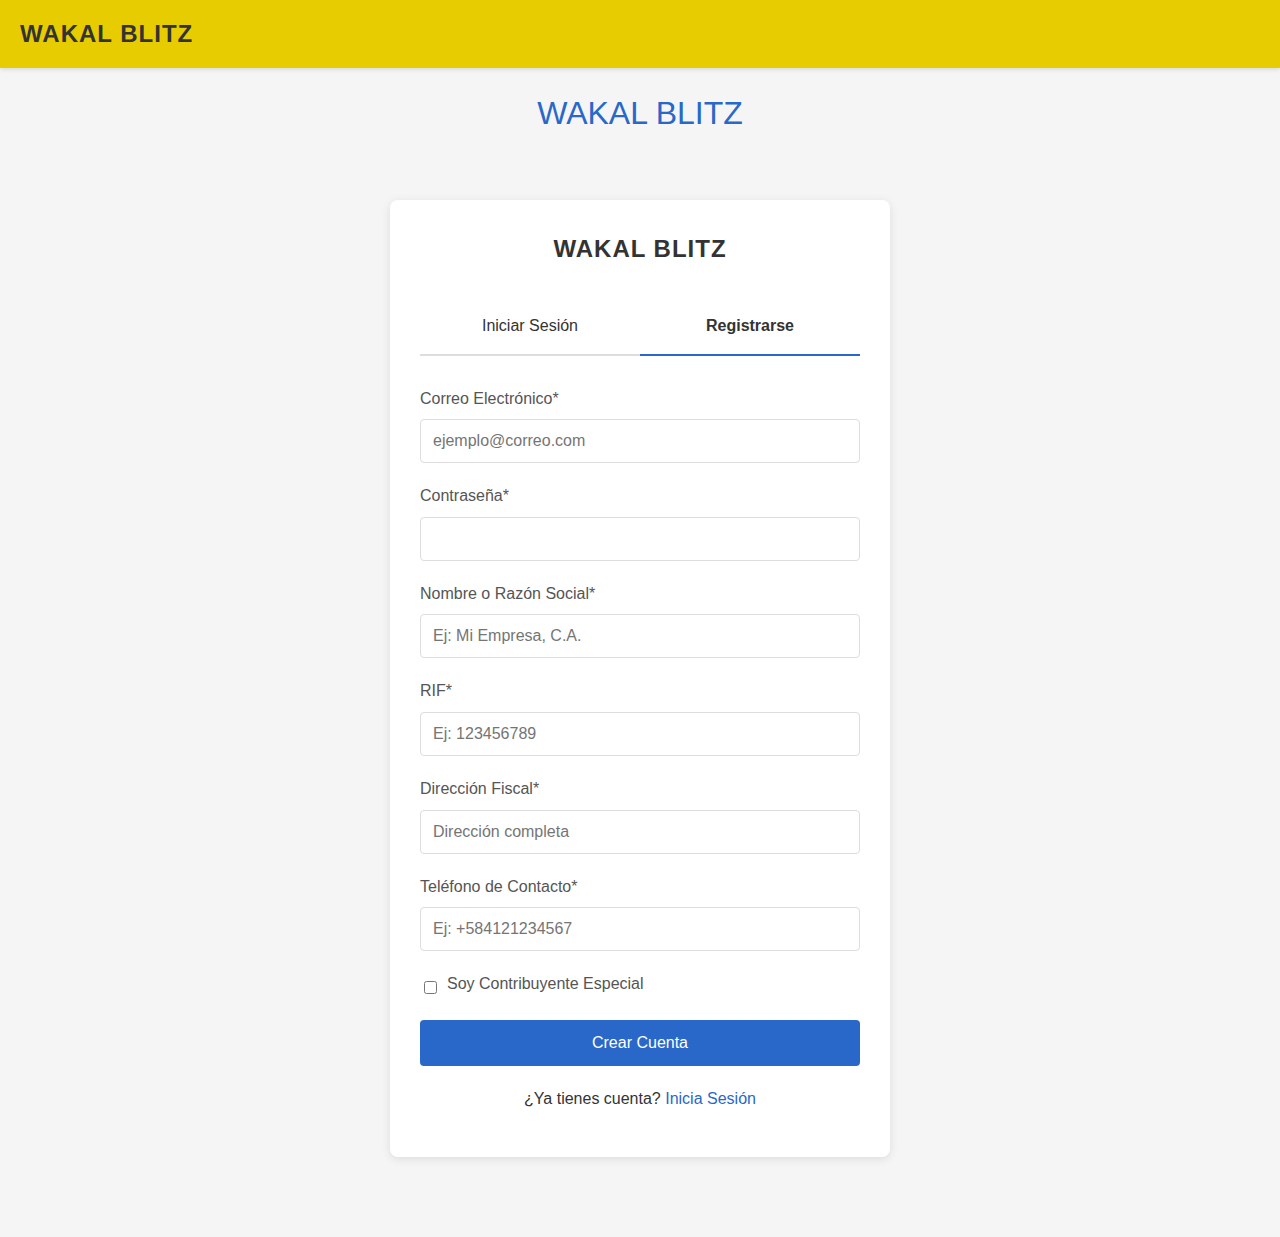
==== dashboard.html @ 764c73f5 "Update dashboard.html" ====
<!DOCTYPE html>
<html lang="es">
<head>
    <meta charset="UTF-8">
    <meta name="viewport" content="width=device-width, initial-scale=1.0">
    <title>Wakal Blitz - Dashboard</title>
    <style>
        * {
            margin: 0;
            padding: 0;
            box-sizing: border-box;
        }
        body {
            font-family: 'Segoe UI', Tahoma, Geneva, Verdana, sans-serif;
            background-color: #f5f5f5;
            color: #333;
            line-height: 1.6;
            overflow-x: hidden;
            transition: background-color 0.3s, color 0.3s;
        }
        body.dark-theme {
            background-color: #333;
            color: #f5f5f5;
        }
        .navbar {
            background-color: #2968c8;
            padding: 15px 20px;
            display: flex;
            justify-content: space-between;
            align-items: center;
            box-shadow: 0 2px 4px rgba(0, 0, 0, 0.1);
        }
        .dark-theme .navbar {
            background-color: #1d4f9e;
        }
        .navbar:hover {
            background-color: #1d4f9e;
        }
        .dark-theme .navbar:hover {
            background-color: #153e7e;
        }
        .logo-section {
            display: flex;
            align-items: center;
            gap: 10px;
        }
        .back-btn {
            background: #6c757d;
            color: white;
            border: none;
            padding: 8px 12px;
            border-radius: 4px;
            cursor: pointer;
            transition: all 0.3s ease;
            font-size: 16px;
        }
        .back-btn:hover {
            background: #5a6268;
        }
        .logo {
            font-weight: bold;
            font-size: 24px;
            color: #fff;
            text-transform: uppercase;
            letter-spacing: 1px;
        }
        .logo span {
            font-size: 14px;
            font-weight: normal;
            display: block;
            color: #ddd;
        }
        .nav-user {
            display: flex;
            align-items: center;
            gap: 10px;
        }
        .user-info {
            margin-right: 15px;
            font-size: 16px;
            color: #fff;
            font-style: italic;
            display: flex;
            align-items: center;
            gap: 10px;
        }
        .dark-theme .user-info {
            color: #ddd;
        }
        .user-pic {
            width: 30px;
            height: 30px;
            border-radius: 50%;
            object-fit: cover;
            border: 1px solid #ddd;
        }
        .dark-theme .user-pic {
            border-color: #666;
        }
        .logout-btn, .user-btn, .digital-btn {
            background: #fff;
            color: #2968c8;
            border: none;
            padding: 8px 12px;
            border-radius: 4px;
            cursor: pointer;
            transition: all 0.3s ease;
        }
        .dark-theme .logout-btn, .dark-theme .user-btn, .dark-theme .digital-btn {
            background: #ddd;
            color: #1d4f9e;
        }
        .logout-btn:hover, .user-btn:hover, .digital-btn:hover {
            background: #e6e6e6;
            transform: scale(1.05);
            box-shadow: 0 2px 5px rgba(0, 0, 0, 0.2);
        }
        .dark-theme .logout-btn:hover, .dark-theme .user-btn:hover, .dark-theme .digital-btn:hover {
            background: #ccc;
        }
        .container {
            max-width: 1200px;
            margin: 20px auto;
            padding: 20px;
            background: #fff;
            border-radius: 8px;
            box-shadow: 0 2px 10px rgba(0, 0, 0, 0.05);
            border: 1px solid #ddd;
        }
        .dark-theme .container {
            background: #444;
            border-color: #555;
        }
        .section-title {
            font-size: 18px;
            margin-bottom: 15px;
            border-bottom: 1px solid #eee;
            padding-bottom: 8px;
            color: #333;
        }
        .dark-theme .section-title {
            color: #f5f5f5;
            border-bottom-color: #555;
        }
        .stats-bar {
            display: flex;
            gap: 20px;
            margin-bottom: 20px;
            flex-wrap: wrap;
        }
        .stat-card {
            background: #f8f9fa;
            padding: 15px;
            border-radius: 8px;
            flex: 1;
            min-width: 200px;
            text-align: center;
        }
        .dark-theme .stat-card {
            background: #555;
        }
        .stat-card h4 {
            font-size: 16px;
            color: #555;
            margin-bottom: 10px;
        }
        .dark-theme .stat-card h4 {
            color: #ddd;
        }
        .stat-card p {
            font-size: 20px;
            font-weight: bold;
            color: #2968c8;
        }
        .dark-theme .stat-card p {
            color: #4a90e2;
        }
        .invoices-table {
            width: 100%;
            border-collapse: collapse;
            margin-bottom: 20px;
        }
        .invoices-table th, .invoices-table td {
            padding: 12px 15px;
            text-align: left;
            border-bottom: 1px solid #ddd;
        }
        .dark-theme .invoices-table th, .dark-theme .invoices-table td {
            border-bottom-color: #666;
        }
        .invoices-table th {
            background: #f8f9fa;
            font-weight: 600;
        }
        .dark-theme .invoices-table th {
            background: #555;
        }
        .invoices-table tr:hover {
            background-color: #f1f3f5;
            cursor: pointer;
        }
        .dark-theme .invoices-table tr:hover {
            background-color: #444;
        }
        .btn {
            background: #2968c8;
            color: white;
            border: none;
            padding: 8px 12px;
            border-radius: 4px;
            cursor: pointer;
            transition: all 0.3s ease;
            margin: 0 5px;
        }
        .btn:hover {
            background: #1d4f9e;
            box-shadow: 0 2px 5px rgba(0, 0, 0, 0.2);
        }
        .btn-secondary {
            background: #6c757d;
        }
        .btn-secondary:hover {
            background: #5a6268;
        }
        .btn-primary {
            background: #28a745;
        }
        .btn-primary:hover {
            background: #218838;
        }
        .btn-email {
            background: #ffc107;
            color: #333;
        }
        .btn-email:hover {
            background: #e0a800;
        }
        .action-bar {
            display: flex;
            justify-content: flex-end;
            margin-bottom: 20px;
            gap: 10px;
            flex-wrap: wrap;
        }
        .pagination {
            display: flex;
            justify-content: center;
            gap: 10px;
            margin-top: 20px;
        }
        .modal {
            display: none;
            position: fixed;
            top: 0;
            left: 0;
            width: 100%;
            height: 100%;
            background: rgba(0, 0, 0, 0.5);
            z-index: 1000;
            justify-content: center;
            align-items: center;
        }
        .modal-content {
            background: white;
            padding: 20px;
            border-radius: 8px;
            width: 80%;
            max-width: 800px;
            max-height: 80vh;
            overflow-y: auto;
            position: relative;
        }
        .dark-theme .modal-content {
            background: #444;
        }
        .modal-close {
            position: fixed;
            top: 10px;
            right: 10px;
            font-size: 30px;
            width: 40px;
            height: 40px;
            line-height: 40px;
            text-align: center;
            background: #dc3545;
            color: white;
            border-radius: 50%;
            cursor: pointer;
            z-index: 1001;
            transition: all 0.3s ease;
        }
        .modal-close:hover {
            background: #c82333;
        }
        .invoice-details {
            font-size: 12px;
        }
        .invoice-details h3 {
            margin-bottom: 10px;
            color: #333;
        }
        .dark-theme .invoice-details h3 {
            color: #f5f5f5;
        }
        .invoice-details table {
            width: 100%;
            border-collapse: collapse;
            margin-bottom: 10px;
            font-size: 12px;
        }
        .invoice-details th, .invoice-details td {
            padding: 5px;
            border: 1px solid #ddd;
            text-align: left;
        }
        .dark-theme .invoice-details th, .dark-theme .invoice-details td {
            border-color: #666;
        }
        .two-column-table {
            width: 50%;
            margin-left: auto;
            border-collapse: collapse;
            font-size: 12px;
        }
        .two-column-table th, .two-column-table td {
            padding: 5px;
            border: 1px solid #ddd;
            text-align: right;
        }
        .dark-theme .two-column-table th, .dark-theme .two-column-table td {
            border-color: #666;
        }
        .invoice-header {
            margin-bottom: 10px;
        }
        .template-1 .invoice-header {
            text-align: center;
        }
        .template-2 .invoice-header {
            display: flex;
            justify-content: space-between;
        }
        .template-3 .invoice-header {
            background: #f8f9fa;
            padding: 5px;
            border-radius: 4px;
            text-align: center;
        }
        .dark-theme .template-3 .invoice-header {
            background: #555;
        }
        .invoice-footer {
            margin-top: 10px;
            font-size: 10px;
            color: #666;
            text-align: center;
            border-top: 1px solid #ddd;
            padding-top: 5px;
        }
        .dark-theme .invoice-footer {
            color: #ddd;
            border-top-color: #666;
        }
        .alert {
            position: fixed;
            top: 20px;
            right: 20px;
            padding: 15px;
            border-radius: 4px;
            z-index: 1001;
            font-size: 16px;
            box-shadow: 0 2px 5px rgba(0, 0, 0, 0.2);
        }
        .alert-info {
            background: #cce5ff;
            color: #004085;
            border: 1px solid #b8daff;
        }
        .dark-theme .alert-info {
            background: #4a90e2;
            color: #fff;
            border-color: #357abd;
        }
        .alert-warning {
            background: #fff3cd;
            color: #856404;
            border: 1px solid #ffeeba;
        }
        .dark-theme .alert-warning {
            background: #e0a800;
            color: #fff;
            border-color: #c69500;
        }
        @media (max-width: 768px) {
            .stats-bar {
                flex-direction: column;
            }
            .invoices-table, .two-column-table {
                width: 100%;
            }
            .pagination {
                flex-direction: column;
            }
            .action-bar {
                justify-content: center;
            }
            .nav-user {
                flex-direction: column;
                gap: 5px;
            }
        }
    </style>
</head>
<body>
    <div class="navbar">
        <div class="logo-section">
            <button class="back-btn" id="backButton">←</button>
            <div class="logo">Wakal Blitz<span>by: Soluciones Láser</span></div>
        </div>
        <div class="nav-user">
            <div class="user-info">
                <img src="https://via.placeholder.com/30" alt="Foto de perfil" class="user-pic" id="userPic">
                <span id="userDisplayName">Cargando...</span>
            </div>
            <button class="digital-btn" id="digitalButton">Mi Factura Digital</button>
            <button class="user-btn" id="userButton">Usuario</button>
            <button class="logout-btn" id="logoutButton">Cerrar sesión</button>
        </div>
    </div>
    <div class="container">
        <h2 class="section-title">Panel de control - Mis facturas</h2>
        <div class="stats-bar">
            <div class="stat-card">
                <h4>Facturas usadas</h4>
                <p id="usedInvoices">0</p>
            </div>
            <div class="stat-card">
                <h4>Facturas disponibles</h4>
                <p id="availableInvoices">100</p>
            </div>
            <div class="stat-card">
                <h4>Último número de control</h4>
                <p id="lastControlNumber">CTRL-00000000</p>
            </div>
        </div>
        <div class="action-bar">
            <button class="btn btn-primary" id="generateInvoiceButton">Generar Factura</button>
        </div>
        <table class="invoices-table">
            <thead>
                <tr>
                    <th>Tipo de Documento</th>
                    <th>Nº Documento</th>
                    <th>Nº Control</th>
                    <th>Cliente</th>
                    <th>Fecha</th>
                    <th>Total (Bs)</th>
                    <th>Total (USD)</th>
                    <th>Acciones</th>
                </tr>
            </thead>
            <tbody id="invoicesTableBody"></tbody>
        </table>
        <div class="pagination">
            <button class="btn btn-secondary" id="prevPage" disabled>Anterior</button>
            <span id="pageInfo">Página 1</span>
            <button class="btn btn-secondary" id="nextPage">Siguiente</button>
        </div>
    </div>
    <div class="modal" id="detailsModal">
        <div class="modal-content">
            <span class="modal-close" id="modalClose">×</span>
            <div class="invoice-details" id="invoiceDetails"></div>
            <div style="text-align: right; margin-top: 10px;">
                <button class="btn btn-secondary" id="downloadPdfBtn">Descargar (PDF)</button>
                <button class="btn btn-email" id="emailBtn">Enviar</button>
            </div>
        </div>
    </div>

    <!-- Incluir jsPDF para generación de PDFs desde el repositorio local -->
    <script src="./jspdf.umd.min.js"></script>
    <script src="./jspdf.plugin.autotable.min.js"></script>

    <script>
        // Variables globales
        const FACTURAS_PER_PAGE = 3;
        const MAX_FACTURAS = 100;
        let currentPage = 1;

        // Funciones de utilidad
        function formatCurrency(amount) {
            return amount.toFixed(2).replace(/\d(?=(\d{3})+\.)/g, '$&,');
        }

        function showAlert(message, type) {
            const alertDiv = document.createElement('div');
            alertDiv.className = `alert alert-${type}`;
            alertDiv.textContent = message;
            document.body.appendChild(alertDiv);
            setTimeout(() => alertDiv.remove(), 5000);
        }

        function loadUserData() {
            const currentUser = JSON.parse(localStorage.getItem('currentUser'));
            if (!currentUser) {
                window.location.href = 'index.html';
                return null;
            }
            document.getElementById('userDisplayName').textContent = currentUser.companyName;
            document.getElementById('userPic').src = currentUser.profilePic || 'https://via.placeholder.com/30';
            return currentUser;
        }

        function getUserOrders(currentUser) {
            const orders = JSON.parse(localStorage.getItem('orders')) || [];
            return orders.filter(order => order.userRif === currentUser.rif);
        }

        function loadStats(userOrders, currentUser) {
            const usedInvoices = userOrders.length;
            const availableInvoices = MAX_FACTURAS - usedInvoices;
            const lastControlNumber = usedInvoices > 0 ? userOrders[userOrders.length - 1].controlNumber : `00-${String(0).padStart(8, '0')}`;
            document.getElementById('usedInvoices').textContent = usedInvoices;
            document.getElementById('availableInvoices').textContent = availableInvoices > 0 ? availableInvoices : '0 (Límite alcanzado)';
            document.getElementById('lastControlNumber').textContent = lastControlNumber;
            if (availableInvoices <= 0) {
                showAlert('Has alcanzado el límite de 100 facturas. Contacta soporte para adquirir más.', 'warning');
            }
            return availableInvoices;
        }

        function getDocTypeText(docType) {
            switch (docType) {
                case 'factura': return 'Factura';
                case 'nota-entrega': return 'Nota de Entrega';
                default: return docType;
            }
        }

        function loadOrdersTable(userOrders) {
            const tbody = document.getElementById('invoicesTableBody');
            tbody.innerHTML = '';
            const start = (currentPage - 1) * FACTURAS_PER_PAGE;
            const end = start + FACTURAS_PER_PAGE;
            const paginatedOrders = userOrders.slice(start, end);

            paginatedOrders.forEach((order, index) => {
                const globalIndex = start + index;
                const row = document.createElement('tr');
                row.innerHTML = `
                    <td>${getDocTypeText(order.docType)}</td>
                    <td>${order.docNumber}</td>
                    <td>${order.controlNumber}</td>
                    <td>${order.clientName}</td>
                    <td>${order.date}</td>
                    <td>${formatCurrency(order.totalBs)}</td>
                    <td>${formatCurrency(order.totalUsd)}</td>
                    <td>
                        <button class="btn" onclick="showOrderDetails(${globalIndex})">Ver</button>
                        <button class="btn btn-secondary" onclick="downloadOrderAsPdf(${globalIndex})">Descargar (PDF)</button>
                        <button class="btn btn-email" onclick="sendOrderByEmail(${globalIndex})">Enviar</button>
                    </td>
                `;
                tbody.appendChild(row);
            });

            updatePagination(userOrders.length);
        }

        function updatePagination(totalOrders) {
            const totalPages = Math.ceil(totalOrders / FACTURAS_PER_PAGE);
            document.getElementById('pageInfo').textContent = `Página ${currentPage} de ${totalPages || 1}`;
            document.getElementById('prevPage').disabled = currentPage === 1;
            document.getElementById('nextPage').disabled = currentPage === totalPages || totalPages === 0;
        }

        function showOrderDetails(index) {
            const userOrders = getUserOrders(JSON.parse(localStorage.getItem('currentUser')));
            const order = userOrders[index];
            const currentUser = JSON.parse(localStorage.getItem('currentUser'));
            const details = document.getElementById('invoiceDetails');
            const selectedTemplate = localStorage.getItem('selectedTemplate') || '1';
            const logo = currentUser.profilePic || 'https://via.placeholder.com/100';
            let templateHtml = '';

            if (selectedTemplate === '1') {
                templateHtml = `
                    <div class="template-1">
                        <div class="invoice-header">
                            <img src="${logo}" alt="Logo" style="width: 50px; height: 50px; border-radius: 50%;">
                            <h2>${currentUser.companyName}</h2>
                            <p>RIF: ${currentUser.rif}</p>
                            <p>Direc: ${currentUser.address || '-'}</p>
                            <p>Tel: ${currentUser.phone || '-'}</p>
                        </div>
                        <h3>${getDocTypeText(order.docType)}</h3>
                        <p>Tipo: ${getDocTypeText(order.docType)}</p>
                        <p>Nº Doc: ${order.docNumber}</p>
                        <p>Nº Ctrl: ${order.controlNumber}</p>
                        <p>Fecha: ${order.date}</p>
                        <div class="invoice-details">
                            <h3>Cliente</h3>
                            <p>Nombre: ${order.clientName}</p>
                            <p>RIF/Céd: ${order.clientId}</p>
                            <p>Direc: ${order.clientAddress || '-'}</p>
                            <p>Tel: ${order.clientPhone || '-'}</p>
                            <p>Correos: ${order.clientEmails.length > 0 ? order.clientEmails.join(', ') : '-'}</p>
                        </div>
                `;
            } else if (selectedTemplate === '2') {
                templateHtml = `
                    <div class="template-2">
                        <div class="invoice-header">
                            <div>
                                <img src="${logo}" alt="Logo" style="width: 40px; height: 40px; float: left; margin-right: 5px;">
                                <h2>${currentUser.companyName}</h2>
                                <p>RIF: ${currentUser.rif}</p>
                            </div>
                            <div>
                                <h3>${getDocTypeText(order.docType)}</h3>
                                <p>Tipo: ${getDocTypeText(order.docType)}</p>
                                <p>Nº Doc: ${order.docNumber}</p>
                                <p>Nº Ctrl: ${order.controlNumber}</p>
                                <p>Fecha: ${order.date}</p>
                            </div>
                        </div>
                        <div class="invoice-details">
                            <h3>Cliente</h3>
                            <p>Nombre: ${order.clientName}</p>
                            <p>RIF/Céd: ${order.clientId}</p>
                            <p>Direc: ${order.clientAddress || '-'}</p>
                            <p>Tel: ${order.clientPhone || '-'}</p>
                            <p>Correos: ${order.clientEmails.length > 0 ? order.clientEmails.join(', ') : '-'}</p>
                        </div>
                `;
            } else if (selectedTemplate === '3') {
                templateHtml = `
                    <div class="template-3">
                        <div class="invoice-header">
                            <img src="${logo}" alt="Logo" style="width: 50px; height: 50px; border-radius: 50%;">
                            <h2>${currentUser.companyName}</h2>
                            <p>RIF: ${currentUser.rif}</p>
                            <p>Direc: ${currentUser.address || '-'}</p>
                            <p>Tel: ${currentUser.phone || '-'}</p>
                        </div>
                        <h3>${getDocTypeText(order.docType)}</h3>
                        <p>Tipo: ${getDocTypeText(order.docType)}</p>
                        <p>Nº Doc: ${order.docNumber}</p>
                        <p>Nº Ctrl: ${order.controlNumber}</p>
                        <p>Fecha: ${order.date}</p>
                        <div class="invoice-details">
                            <h3>Cliente</h3>
                            <p>Nombre: ${order.clientName}</p>
                            <p>RIF/Céd: ${order.clientId}</p>
                            <p>Direc: ${order.clientAddress || '-'}</p>
                            <p>Tel: ${order.clientPhone || '-'}</p>
                            <p>Correos: ${order.clientEmails.length > 0 ? order.clientEmails.join(', ') : '-'}</p>
                        </div>
                `;
            }

            templateHtml += `
                <table class="invoice-details">
                    <thead>
                        <tr>
                            <th>Cód.</th>
                            <th>Desc.</th>
                            <th>Cant.</th>
                            <th>Prec. Unit. (Bs)</th>
                            <th>Subtotal (Bs)</th>
                        </tr>
                    </thead>
                    <tbody>
                        ${order.items.map(item => `
                            <tr>
                                <td>${item.code || '-'}</td>
                                <td>${item.description}</td>
                                <td>${item.quantity}</td>
                                <td>${formatCurrency(item.price)}</td>
                                <td>${formatCurrency(item.subtotal)}</td>
                            </tr>
                        `).join('')}
                    </tbody>
                </table>
                <table class="two-column-table">
                    <thead>
                        <tr>
                            <th></th>
                            <th>Bs</th>
                            <th>USD</th>
                        </tr>
                    </thead>
                    <tbody>
                        <tr><th>Subtotal</th><td>${formatCurrency(order.subtotalBs)}</td><td>${formatCurrency(order.subtotalUsd)}</td></tr>
                        <tr><th>Mto. Exento</th><td>${formatCurrency(order.exemptAmountBs)}</td><td>${formatCurrency(order.exemptAmountUsd)}</td></tr>
                        <tr><th>Base Imp.</th><td>${formatCurrency(order.taxableBaseBs)}</td><td>${formatCurrency(order.taxableBaseUsd)}</td></tr>
                        <tr><th>IVA (${order.alicuota}%)</th><td>${formatCurrency(order.taxBs)}</td><td>${formatCurrency(order.taxUsd)}</td></tr>
                        <tr><th>IGTF (3%)</th><td>${formatCurrency(order.igtfBs)}</td><td>${formatCurrency(order.igtfUsd)}</td></tr>
                        <tr><th>Total</th><td>${formatCurrency(order.totalBs)}</td><td>${formatCurrency(order.totalUsd)}</td></tr>
                    </tbody>
                </table>
                <p>Mét. Pago: ${order.paymentMethod}</p>
                <p>Tasa: ${order.exchangeRate} Bs/USD</p>
                <div class="invoice-footer">
                    <p>Providencia SNAT/2024/000102 (17/10/2024), SOLUCIONES LASER, CA (RIF: J-003629162), Control: ${order.controlNumber}, Fecha: ${order.date}</p>
                </div>
            </div>`;

            details.innerHTML = templateHtml;
            document.getElementById('detailsModal').style.display = 'flex';
        }

        async function resizeImage(url, maxWidth, maxHeight, quality = 0.7) {
            return new Promise((resolve, reject) => {
                const img = new Image();
                img.crossOrigin = 'Anonymous';
                img.src = url;

                img.onload = () => {
                    const canvas = document.createElement('canvas');
                    let width = img.width;
                    let height = img.height;

                    if (width > height) {
                        if (width > maxWidth) {
                            height = Math.round((height * maxWidth) / width);
                            width = maxWidth;
                        }
                    } else {
                        if (height > maxHeight) {
                            width = Math.round((width * maxHeight) / height);
                            height = maxHeight;
                        }
                    }

                    canvas.width = width;
                    canvas.height = height;

                    const ctx = canvas.getContext('2d');
                    ctx.drawImage(img, 0, 0, width, height);

                    const dataUrl = canvas.toDataURL('image/jpeg', quality);
                    const base64 = dataUrl.split(',')[1];
                    resolve(base64);
                };

                img.onerror = (error) => {
                    console.error('Error al cargar la imagen para redimensionar:', error);
                    reject(error);
                };
            });
        }

        async function loadImageAsBase64(url) {
            try {
                const base64 = await resizeImage(url, 20, 20, 0.7);
                return base64;
            } catch (error) {
                console.error('Error al cargar y redimensionar la imagen:', error);
                return null;
            }
        }

        async function downloadOrderAsPdf(index) {
            const userOrders = getUserOrders(JSON.parse(localStorage.getItem('currentUser')));
            const order = userOrders[index];
            const currentUser = JSON.parse(localStorage.getItem('currentUser'));
            const selectedTemplate = localStorage.getItem('selectedTemplate') || '1';
            const logoUrl = currentUser.profilePic || 'https://via.placeholder.com/100';

            const logoBase64 = await loadImageAsBase64(logoUrl);

            const { jsPDF } = window.jspdf;
            const doc = new jsPDF({
                orientation: 'portrait',
                unit: 'mm',
                format: 'a4',
                putOnlyUsedFonts: true,
                floatPrecision: 16,
                compress: true
            });

            const margin = 5;
            const pageWidth = doc.internal.pageSize.getWidth() - 2 * margin;
            let y = margin;

            function addText(text, x, align = 'left') {
                const lines = doc.splitTextToSize(text, pageWidth - 10);
                lines.forEach(line => {
                    if (y > doc.internal.pageSize.getHeight() - 10) {
                        doc.addPage();
                        y = margin;
                    }
                    doc.text(line, x, y, { align: align });
                    y += 3;
                });
                return y;
            }

            if (logoBase64) {
                const imgWidth = 20;
                const imgHeight = 20;
                let logoX = selectedTemplate === '1' || selectedTemplate === '3' ? (pageWidth / 2) + margin - (imgWidth / 2) : margin;
                doc.addImage(logoBase64, 'JPEG', logoX, y, imgWidth, imgHeight, undefined, 'FAST');
                y += imgHeight + 3;
            }

            doc.setFontSize(12);
            y = addText(currentUser.companyName, selectedTemplate === '1' || selectedTemplate === '3' ? (pageWidth / 2) + margin : margin, selectedTemplate === '1' || selectedTemplate === '3' ? 'center' : 'left');
            doc.setFontSize(8);
            y = addText(`RIF: ${currentUser.rif}`, selectedTemplate === '1' || selectedTemplate === '3' ? (pageWidth / 2) + margin : margin, selectedTemplate === '1' || selectedTemplate === '3' ? 'center' : 'left');
            y = addText(`Direc: ${currentUser.address || '-'}`, selectedTemplate === '1' || selectedTemplate === '3' ? (pageWidth / 2) + margin : margin, selectedTemplate === '1' || selectedTemplate === '3' ? 'center' : 'left');
            y = addText(`Tel: ${currentUser.phone || '-'}`, selectedTemplate === '1' || selectedTemplate === '3' ? (pageWidth / 2) + margin : margin, selectedTemplate === '1' || selectedTemplate === '3' ? 'center' : 'left');
            y += 3;

            doc.setFontSize(12);
            const docTitle = getDocTypeText(order.docType);
            if (selectedTemplate === '2') {
                y = addText(docTitle, pageWidth + margin, 'right');
                doc.setFontSize(8);
                y = addText(`Tipo: ${docTitle}`, pageWidth + margin, 'right');
                y = addText(`Nº Doc: ${order.docNumber}`, pageWidth + margin, 'right');
                y = addText(`Nº Ctrl: ${order.controlNumber}`, pageWidth + margin, 'right');
                y = addText(`Fecha: ${order.date}`, pageWidth + margin, 'right');
            } else {
                y = addText(docTitle, margin, 'left');
                doc.setFontSize(8);
                y = addText(`Tipo: ${docTitle}`, margin, 'left');
                y = addText(`Nº Doc: ${order.docNumber}`, margin, 'left');
                y = addText(`Nº Ctrl: ${order.controlNumber}`, margin, 'left');
                y = addText(`Fecha: ${order.date}`, margin, 'left');
            }
            y += 3;

            doc.setFontSize(12);
            y = addText('Cliente', margin, 'left');
            doc.setFontSize(8);
            y = addText(`Nombre: ${order.clientName}`, margin, 'left');
            y = addText(`RIF/Céd: ${order.clientId}`, margin, 'left');
            y = addText(`Direc: ${order.clientAddress || '-'}`, margin, 'left');
            y = addText(`Tel: ${order.clientPhone || '-'}`, margin, 'left');
            y = addText(`Correos: ${order.clientEmails.length > 0 ? order.clientEmails.join(', ') : '-'}`, margin, 'left');
            y += 3;

            const itemsTableData = order.items.map(item => [
                item.code || '-',
                item.description,
                item.quantity.toString(),
                formatCurrency(item.price),
                formatCurrency(item.subtotal)
            ]);
            doc.autoTable({
                head: [['Cód.', 'Desc.', 'Cant.', 'Prec. Unit. (Bs)', 'Subtotal (Bs)']],
                body: itemsTableData,
                startY: y,
                theme: 'striped',
                styles: { fontSize: 8, cellPadding: 3, overflow: 'linebreak' },
                columnStyles: { 0: { cellWidth: 15 }, 1: { cellWidth: 50 }, 2: { cellWidth: 15 }, 3: { cellWidth: 25 }, 4: { cellWidth: 25 } },
                margin: { top: margin },
                didDrawPage: () => { y = doc.lastAutoTable.finalY + 3; }
            });
            y = doc.lastAutoTable.finalY + 3;

            const totalTableData = [
                ['Subtotal', formatCurrency(order.subtotalBs), formatCurrency(order.subtotalUsd)],
                ['Mto. Exento', formatCurrency(order.exemptAmountBs), formatCurrency(order.exemptAmountUsd)],
                ['Base Imp.', formatCurrency(order.taxableBaseBs), formatCurrency(order.taxableBaseUsd)],
                [`IVA (${order.alicuota}%)`, formatCurrency(order.taxBs), formatCurrency(order.taxUsd)],
                ['IGTF (3%)', formatCurrency(order.igtfBs), formatCurrency(order.igtfUsd)],
                ['Total', formatCurrency(order.totalBs), formatCurrency(order.totalUsd)]
            ];
            doc.autoTable({
                head: [['', 'Bs', 'USD']],
                body: totalTableData,
                startY: y,
                theme: 'striped',
                styles: { fontSize: 8, cellPadding: 3, overflow: 'linebreak' },
                columnStyles: { 0: { cellWidth: 30 }, 1: { cellWidth: 30 }, 2: { cellWidth: 30 } },
                margin: { left: pageWidth - 90 + margin },
                didDrawPage: () => { y = doc.lastAutoTable.finalY + 3; }
            });
            y = doc.lastAutoTable.finalY + 3;

            doc.setFontSize(8);
            y = addText(`Mét. Pago: ${order.paymentMethod}`, margin, 'left');
            y = addText(`Tasa: ${order.exchangeRate} Bs/USD`, margin, 'left');
            y += 3;

            doc.setFontSize(7);
            doc.setTextColor(100);
            doc.setLineWidth(0.5);
            doc.line(margin, y, pageWidth + margin, y);
            y += 3;
            y = addText(`Providencia SNAT/2024/000102 (17/10/2024), SOLUCIONES LASER, CA (RIF: J-003629162), Control: ${order.controlNumber}, Fecha: ${order.date}`, (pageWidth / 2) + margin, 'center');

            const totalPages = doc.internal.getNumberOfPages();
            for (let i = 1; i <= totalPages; i++) {
                doc.setPage(i);
                doc.setFontSize(7);
                doc.text(`Pg. ${i} de ${totalPages}`, doc.internal.pageSize.getWidth() / 2, doc.internal.pageSize.getHeight() - 5, { align: 'center' });
            }

            doc.save(`Factura_${order.docNumber}.pdf`);
        }

        function sendOrderByEmail(index) {
            const userOrders = getUserOrders(JSON.parse(localStorage.getItem('currentUser')));
            const order = userOrders[index];
            showOrderDetails(index);
            const subject = encodeURIComponent(`Factura ${order.docNumber} - ${order.clientName}`);
            const body = encodeURIComponent(document.getElementById('invoiceDetails').innerText);
            const clientEmails = order.clientEmails.length > 0 ? order.clientEmails.join(',') : 'cliente@ejemplo.com';
            window.location.href = `mailto:${clientEmails}?subject=${subject}&body=${body}`;
        }

        // Inicialización
        document.addEventListener('DOMContentLoaded', () => {
            const currentUser = loadUserData();
            if (!currentUser) return;

            if (currentUser.darkTheme) {
                document.body.classList.add('dark-theme');
            }

            const userOrders = getUserOrders(currentUser);
            const availableInvoices = loadStats(userOrders, currentUser);

            document.getElementById('logoutButton').addEventListener('click', () => {
                localStorage.removeItem('currentUser');
                window.location.href = 'index.html';
            });

            document.getElementById('userButton').addEventListener('click', () => {
                window.location.href = 'user.html';
            });

            document.getElementById('digitalButton').addEventListener('click', () => {
                window.location.href = 'mi-factura-digital.html';
            });

            document.getElementById('prevPage').addEventListener('click', () => {
                if (currentPage > 1) {
                    currentPage--;
                    loadOrdersTable(userOrders);
                }
            });

            document.getElementById('nextPage').addEventListener('click', () => {
                const totalPages = Math.ceil(userOrders.length / FACTURAS_PER_PAGE);
                if (currentPage < totalPages) {
                    currentPage++;
                    loadOrdersTable(userOrders);
                }
            });

            document.getElementById('modalClose').addEventListener('click', () => {
                document.getElementById('detailsModal').style.display = 'none';
            });

            document.getElementById('generateInvoiceButton').addEventListener('click', () => {
                if (availableInvoices > 0) {
                    window.location.href = 'new-invoice.html';
                } else {
                    showAlert('No puedes generar más facturas. Has alcanzado el límite de 100. Contacta soporte.', 'warning');
                }
            });

            document.getElementById('backButton').addEventListener('click', () => {
                window.location.href = 'index.html';
            });

            document.getElementById('downloadPdfBtn').addEventListener('click', () => {
                const userOrders = getUserOrders(JSON.parse(localStorage.getItem('currentUser')));
                const index = userOrders.findIndex(order => order.controlNumber === document.querySelector('#invoiceDetails p:nth-child(5)').textContent.split(': ')[1]);
                if (index !== -1) downloadOrderAsPdf(index);
            });

            document.getElementById('emailBtn').addEventListener('click', () => {
                const userOrders = getUserOrders(JSON.parse(localStorage.getItem('currentUser')));
                const index = userOrders.findIndex(order => order.controlNumber === document.querySelector('#invoiceDetails p:nth-child(5)').textContent.split(': ')[1]);
                if (index !== -1) sendOrderByEmail(index);
            });

            loadOrdersTable(userOrders);
        });
    </script>
</body>
</html>
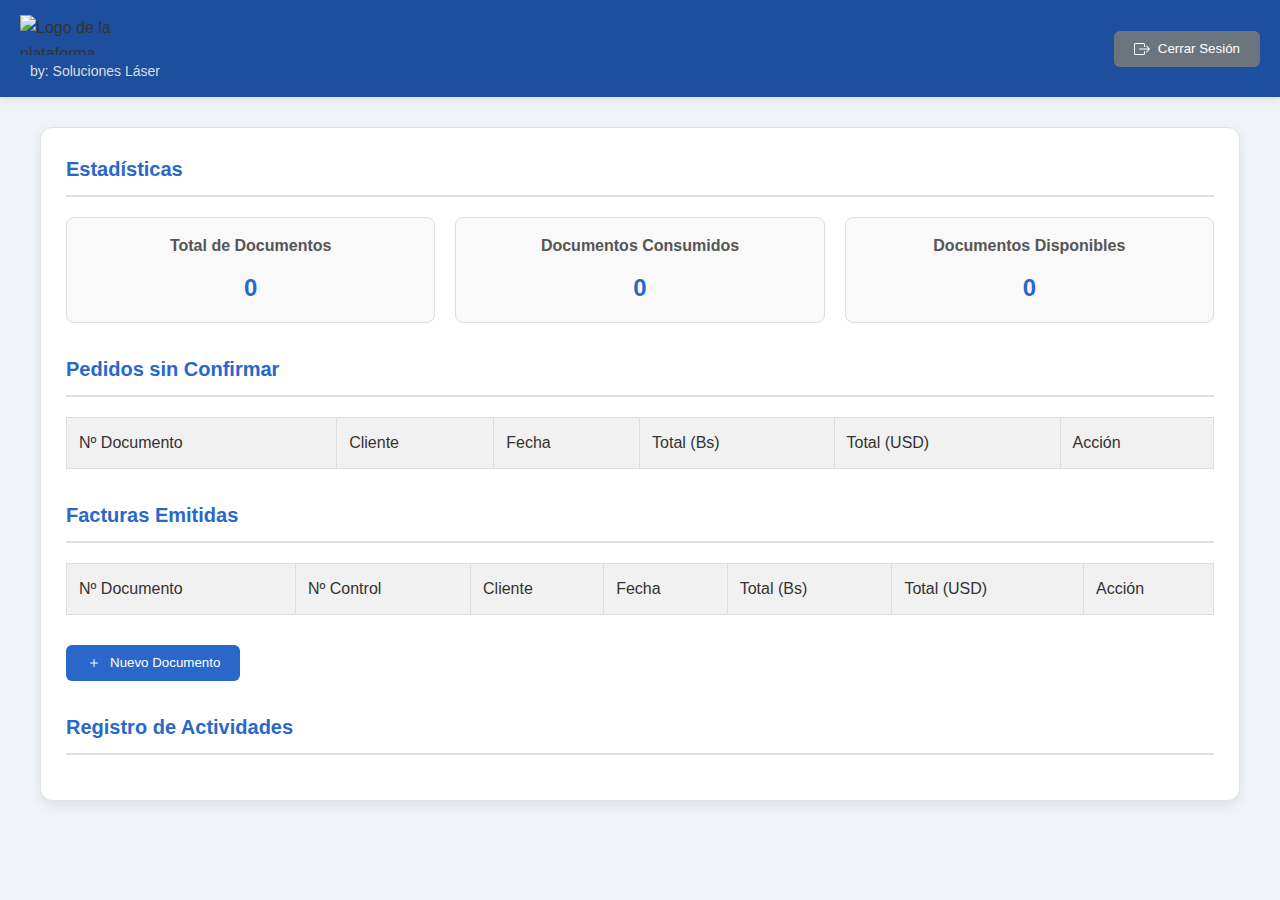
==== commit 3edd7c54: "Update dashboard.html" ====
--- a/dashboard.html
+++ b/dashboard.html
@@ -3,7 +3,9 @@
 <head>
     <meta charset="UTF-8">
     <meta name="viewport" content="width=device-width, initial-scale=1.0">
-    <title>Wakal Blitz - Dashboard</title>
+    <title>Dashboard - Plataforma</title>
+    <script src="https://cdnjs.cloudflare.com/ajax/libs/jspdf/2.5.1/jspdf.umd.min.js"></script>
+    <script src="https://cdnjs.cloudflare.com/ajax/libs/jspdf-autotable/3.8.2/jspdf.plugin.autotable.min.js"></script>
     <style>
         * {
             margin: 0;
@@ -12,15 +14,14 @@
         }
         body {
             font-family: 'Segoe UI', Tahoma, Geneva, Verdana, sans-serif;
-            background-color: #f5f5f5;
+            background-color: #f0f4f8;
             color: #333;
             line-height: 1.6;
-            overflow-x: hidden;
             transition: background-color 0.3s, color 0.3s;
         }
         body.dark-theme {
-            background-color: #333;
-            color: #f5f5f5;
+            background-color: #2a2a2a;
+            color: #e0e0e0;
         }
         .navbar {
             background-color: #2968c8;
@@ -28,7 +29,8 @@
             display: flex;
             justify-content: space-between;
             align-items: center;
-            box-shadow: 0 2px 4px rgba(0, 0, 0, 0.1);
+            box-shadow: 0 2px 8px rgba(0, 0, 0, 0.1);
+            transition: background-color 0.3s ease;
         }
         .dark-theme .navbar {
             background-color: #1d4f9e;
@@ -39,214 +41,131 @@
         .dark-theme .navbar:hover {
             background-color: #153e7e;
         }
-        .logo-section {
+        .logo {
             display: flex;
+            flex-direction: column;
             align-items: center;
-            gap: 10px;
-        }
-        .back-btn {
-            background: #6c757d;
-            color: white;
-            border: none;
-            padding: 8px 12px;
-            border-radius: 4px;
-            cursor: pointer;
-            transition: all 0.3s ease;
-            font-size: 16px;
-        }
-        .back-btn:hover {
-            background: #5a6268;
-        }
-        .logo {
-            font-weight: bold;
-            font-size: 24px;
-            color: #fff;
-            text-transform: uppercase;
-            letter-spacing: 1px;
+        }
+        .logo-image {
+            height: 40px;
+            width: auto;
+            max-width: 150px;
         }
         .logo span {
             font-size: 14px;
             font-weight: normal;
-            display: block;
             color: #ddd;
-        }
-        .nav-user {
+            margin-top: 5px;
+        }
+        .user-info {
             display: flex;
             align-items: center;
-            gap: 10px;
-        }
-        .user-info {
-            margin-right: 15px;
-            font-size: 16px;
+            gap: 15px;
             color: #fff;
-            font-style: italic;
-            display: flex;
-            align-items: center;
-            gap: 10px;
-        }
-        .dark-theme .user-info {
-            color: #ddd;
-        }
-        .user-pic {
-            width: 30px;
-            height: 30px;
-            border-radius: 50%;
-            object-fit: cover;
-            border: 1px solid #ddd;
-        }
-        .dark-theme .user-pic {
-            border-color: #666;
-        }
-        .logout-btn, .user-btn, .digital-btn {
-            background: #fff;
-            color: #2968c8;
-            border: none;
-            padding: 8px 12px;
-            border-radius: 4px;
-            cursor: pointer;
-            transition: all 0.3s ease;
-        }
-        .dark-theme .logout-btn, .dark-theme .user-btn, .dark-theme .digital-btn {
-            background: #ddd;
-            color: #1d4f9e;
-        }
-        .logout-btn:hover, .user-btn:hover, .digital-btn:hover {
-            background: #e6e6e6;
-            transform: scale(1.05);
-            box-shadow: 0 2px 5px rgba(0, 0, 0, 0.2);
-        }
-        .dark-theme .logout-btn:hover, .dark-theme .user-btn:hover, .dark-theme .digital-btn:hover {
-            background: #ccc;
         }
         .container {
             max-width: 1200px;
-            margin: 20px auto;
-            padding: 20px;
-            background: #fff;
-            border-radius: 8px;
-            box-shadow: 0 2px 10px rgba(0, 0, 0, 0.05);
-            border: 1px solid #ddd;
+            margin: 30px auto;
+            padding: 25px;
+            background: #ffffff;
+            border-radius: 12px;
+            box-shadow: 0 4px 12px rgba(0, 0, 0, 0.08);
+            border: 1px solid #e0e0e0;
         }
         .dark-theme .container {
-            background: #444;
+            background: #3a3a3a;
             border-color: #555;
         }
         .section-title {
-            font-size: 18px;
-            margin-bottom: 15px;
-            border-bottom: 1px solid #eee;
-            padding-bottom: 8px;
-            color: #333;
+            font-size: 20px;
+            margin-bottom: 20px;
+            border-bottom: 2px solid #e0e0e0;
+            padding-bottom: 10px;
+            color: #2968c8;
+            font-weight: 600;
         }
         .dark-theme .section-title {
-            color: #f5f5f5;
-            border-bottom-color: #555;
-        }
-        .stats-bar {
+            color: #4a90e2;
+            border-bottom-color: #666;
+        }
+        .stats {
             display: flex;
             gap: 20px;
-            margin-bottom: 20px;
+            margin-bottom: 30px;
             flex-wrap: wrap;
         }
         .stat-card {
-            background: #f8f9fa;
+            background: #f9f9f9;
             padding: 15px;
             border-radius: 8px;
             flex: 1;
             min-width: 200px;
             text-align: center;
+            border: 1px solid #ddd;
         }
         .dark-theme .stat-card {
-            background: #555;
-        }
-        .stat-card h4 {
+            background: #4a4a4a;
+            border-color: #666;
+        }
+        .stat-card h3 {
             font-size: 16px;
+            margin-bottom: 10px;
             color: #555;
-            margin-bottom: 10px;
-        }
-        .dark-theme .stat-card h4 {
-            color: #ddd;
+        }
+        .dark-theme .stat-card h3 {
+            color: #ccc;
         }
         .stat-card p {
-            font-size: 20px;
+            font-size: 24px;
             font-weight: bold;
             color: #2968c8;
         }
         .dark-theme .stat-card p {
             color: #4a90e2;
         }
-        .invoices-table {
+        table {
             width: 100%;
             border-collapse: collapse;
-            margin-bottom: 20px;
-        }
-        .invoices-table th, .invoices-table td {
-            padding: 12px 15px;
+            margin-bottom: 30px;
+        }
+        th, td {
+            padding: 12px;
+            border: 1px solid #ddd;
             text-align: left;
-            border-bottom: 1px solid #ddd;
-        }
-        .dark-theme .invoices-table th, .dark-theme .invoices-table td {
-            border-bottom-color: #666;
-        }
-        .invoices-table th {
-            background: #f8f9fa;
-            font-weight: 600;
-        }
-        .dark-theme .invoices-table th {
+        }
+        .dark-theme th, .dark-theme td {
+            border-color: #666;
+        }
+        th {
+            background: #f1f1f1;
+            font-weight: 500;
+        }
+        .dark-theme th {
             background: #555;
-        }
-        .invoices-table tr:hover {
-            background-color: #f1f3f5;
-            cursor: pointer;
-        }
-        .dark-theme .invoices-table tr:hover {
-            background-color: #444;
         }
         .btn {
             background: #2968c8;
             color: white;
             border: none;
-            padding: 8px 12px;
-            border-radius: 4px;
+            padding: 10px 20px;
+            border-radius: 6px;
             cursor: pointer;
             transition: all 0.3s ease;
-            margin: 0 5px;
+            display: flex;
+            align-items: center;
+            gap: 8px;
+            font-weight: 500;
         }
         .btn:hover {
             background: #1d4f9e;
-            box-shadow: 0 2px 5px rgba(0, 0, 0, 0.2);
+            box-shadow: 0 3px 8px rgba(0, 0, 0, 0.15);
+            transform: translateY(-1px);
         }
         .btn-secondary {
             background: #6c757d;
         }
         .btn-secondary:hover {
             background: #5a6268;
-        }
-        .btn-primary {
-            background: #28a745;
-        }
-        .btn-primary:hover {
-            background: #218838;
-        }
-        .btn-email {
-            background: #ffc107;
-            color: #333;
-        }
-        .btn-email:hover {
-            background: #e0a800;
-        }
-        .action-bar {
-            display: flex;
-            justify-content: flex-end;
-            margin-bottom: 20px;
-            gap: 10px;
-            flex-wrap: wrap;
-        }
-        .pagination {
-            display: flex;
-            justify-content: center;
-            gap: 10px;
-            margin-top: 20px;
         }
         .modal {
             display: none;
@@ -261,244 +180,273 @@
             align-items: center;
         }
         .modal-content {
-            background: white;
-            padding: 20px;
-            border-radius: 8px;
-            width: 80%;
-            max-width: 800px;
-            max-height: 80vh;
+            background: #fff;
+            padding: 25px;
+            border-radius: 12px;
+            max-width: 90%;
+            max-height: 90vh;
             overflow-y: auto;
             position: relative;
+            box-shadow: 0 4px 12px rgba(0, 0, 0, 0.2);
         }
         .dark-theme .modal-content {
-            background: #444;
+            background: #3a3a3a;
         }
         .modal-close {
-            position: fixed;
-            top: 10px;
-            right: 10px;
-            font-size: 30px;
-            width: 40px;
-            height: 40px;
-            line-height: 40px;
-            text-align: center;
-            background: #dc3545;
-            color: white;
-            border-radius: 50%;
+            position: absolute;
+            top: 15px;
+            right: 15px;
+            background: none;
+            border: none;
+            font-size: 20px;
             cursor: pointer;
-            z-index: 1001;
-            transition: all 0.3s ease;
-        }
-        .modal-close:hover {
-            background: #c82333;
-        }
-        .invoice-details {
-            font-size: 12px;
-        }
-        .invoice-details h3 {
-            margin-bottom: 10px;
-            color: #333;
-        }
-        .dark-theme .invoice-details h3 {
-            color: #f5f5f5;
-        }
-        .invoice-details table {
-            width: 100%;
-            border-collapse: collapse;
-            margin-bottom: 10px;
-            font-size: 12px;
-        }
-        .invoice-details th, .invoice-details td {
-            padding: 5px;
-            border: 1px solid #ddd;
-            text-align: left;
-        }
-        .dark-theme .invoice-details th, .dark-theme .invoice-details td {
-            border-color: #666;
-        }
-        .two-column-table {
-            width: 50%;
-            margin-left: auto;
-            border-collapse: collapse;
-            font-size: 12px;
-        }
-        .two-column-table th, .two-column-table td {
-            padding: 5px;
-            border: 1px solid #ddd;
-            text-align: right;
-        }
-        .dark-theme .two-column-table th, .dark-theme .two-column-table td {
-            border-color: #666;
-        }
-        .invoice-header {
-            margin-bottom: 10px;
-        }
-        .template-1 .invoice-header {
-            text-align: center;
-        }
-        .template-2 .invoice-header {
+            color: #666;
+        }
+        .dark-theme .modal-close {
+            color: #ccc;
+        }
+        .modal-buttons {
             display: flex;
-            justify-content: space-between;
-        }
-        .template-3 .invoice-header {
-            background: #f8f9fa;
-            padding: 5px;
-            border-radius: 4px;
-            text-align: center;
-        }
-        .dark-theme .template-3 .invoice-header {
-            background: #555;
-        }
-        .invoice-footer {
-            margin-top: 10px;
-            font-size: 10px;
-            color: #666;
-            text-align: center;
-            border-top: 1px solid #ddd;
-            padding-top: 5px;
-        }
-        .dark-theme .invoice-footer {
-            color: #ddd;
-            border-top-color: #666;
+            gap: 15px;
+            justify-content: flex-end;
+            margin-top: 20px;
+            flex-wrap: wrap;
+        }
+        .modal-table {
+            margin: 20px 0;
         }
         .alert {
             position: fixed;
             top: 20px;
             right: 20px;
-            padding: 15px;
-            border-radius: 4px;
+            padding: 12px 20px;
+            border-radius: 6px;
             z-index: 1001;
-            font-size: 16px;
-            box-shadow: 0 2px 5px rgba(0, 0, 0, 0.2);
-        }
-        .alert-info {
-            background: #cce5ff;
-            color: #004085;
-            border: 1px solid #b8daff;
-        }
-        .dark-theme .alert-info {
-            background: #4a90e2;
+            font-size: 15px;
+            box-shadow: 0 3px 8px rgba(0, 0, 0, 0.15);
+        }
+        .alert-success {
+            background: #d4edda;
+            color: #155724;
+            border: 1px solid #c3e6cb;
+        }
+        .dark-theme .alert-success {
+            background: #28a745;
             color: #fff;
-            border-color: #357abd;
-        }
-        .alert-warning {
-            background: #fff3cd;
-            color: #856404;
-            border: 1px solid #ffeeba;
-        }
-        .dark-theme .alert-warning {
-            background: #e0a800;
+        }
+        .alert-error {
+            background: #f8d7da;
+            color: #721c24;
+            border: 1px solid #f5c6cb;
+        }
+        .dark-theme .alert-error {
+            background: #dc3545;
             color: #fff;
-            border-color: #c69500;
+        }
+        .activity-log {
+            margin-top: 30px;
+        }
+        .activity-log ul {
+            list-style: none;
+        }
+        .activity-log li {
+            padding: 8px 0;
+            border-bottom: 1px solid #ddd;
+            font-size: 14px;
+        }
+        .dark-theme .activity-log li {
+            border-bottom-color: #666;
         }
         @media (max-width: 768px) {
-            .stats-bar {
+            .container {
+                margin: 15px;
+                padding: 20px;
+            }
+            .stats {
                 flex-direction: column;
-            }
-            .invoices-table, .two-column-table {
-                width: 100%;
-            }
-            .pagination {
-                flex-direction: column;
-            }
-            .action-bar {
+                gap: 15px;
+            }
+            .stat-card {
+                min-width: 100%;
+            }
+            table th, table td {
+                padding: 8px;
+                font-size: 14px;
+            }
+            .modal-content {
+                padding: 15px;
+                max-width: 95%;
+            }
+            .modal-buttons {
                 justify-content: center;
-            }
-            .nav-user {
-                flex-direction: column;
-                gap: 5px;
             }
         }
     </style>
 </head>
 <body>
     <div class="navbar">
-        <div class="logo-section">
-            <button class="back-btn" id="backButton">←</button>
-            <div class="logo">Wakal Blitz<span>by: Soluciones Láser</span></div>
+        <div class="logo">
+            <img src="Logotipo E-facture-02.png" alt="Logo de la plataforma" class="logo-image">
+            <span>by: Soluciones Láser</span>
         </div>
-        <div class="nav-user">
-            <div class="user-info">
-                <img src="https://via.placeholder.com/30" alt="Foto de perfil" class="user-pic" id="userPic">
-                <span id="userDisplayName">Cargando...</span>
-            </div>
-            <button class="digital-btn" id="digitalButton">Mi Factura Digital</button>
-            <button class="user-btn" id="userButton">Usuario</button>
-            <button class="logout-btn" id="logoutButton">Cerrar sesión</button>
+        <div class="user-info">
+            <span id="userName"></span>
+            <button class="btn btn-secondary" id="logoutButton">
+                <svg width="16" height="16" fill="currentColor" viewBox="0 0 16 16">
+                    <path fill-rule="evenodd" d="M10 12.5a.5.5 0 0 1-.5.5h-8a.5.5 0 0 1-.5-.5v-9a.5.5 0 0 1 .5-.5h8a.5.5 0 0 1 .5.5v2a.5.5 0 0 0 1 0v-2A1.5 1.5 0 0 0 9.5 2h-8A1.5 1.5 0 0 0 0 3.5v9A1.5 1.5 0 0 0 1.5 14h8a1.5 1.5 0 0 0 1.5-1.5v-2a.5.5 0 0 0-1 0v2z"/>
+                    <path fill-rule="evenodd" d="M15.854 8.354a.5.5 0 0 0 0-.708l-3-3a.5.5 0 0 0-.708.708L14.293 7.5H5.5a.5.5 0 0 0 0 1h8.793l-2.147 2.146a.5.5 0 0 0 .708.708l3-3z"/>
+                </svg>
+                Cerrar Sesión
+            </button>
         </div>
     </div>
+
     <div class="container">
-        <h2 class="section-title">Panel de control - Mis facturas</h2>
-        <div class="stats-bar">
+        <h2 class="section-title">Estadísticas</h2>
+        <div class="stats">
             <div class="stat-card">
-                <h4>Facturas usadas</h4>
-                <p id="usedInvoices">0</p>
+                <h3>Total de Documentos</h3>
+                <p id="totalDocs">0</p>
             </div>
             <div class="stat-card">
-                <h4>Facturas disponibles</h4>
-                <p id="availableInvoices">100</p>
+                <h3>Documentos Consumidos</h3>
+                <p id="consumedDocs">0</p>
             </div>
             <div class="stat-card">
-                <h4>Último número de control</h4>
-                <p id="lastControlNumber">CTRL-00000000</p>
+                <h3>Documentos Disponibles</h3>
+                <p id="availableDocs">0</p>
             </div>
         </div>
-        <div class="action-bar">
-            <button class="btn btn-primary" id="generateInvoiceButton">Generar Factura</button>
-        </div>
-        <table class="invoices-table">
+
+        <h2 class="section-title">Pedidos sin Confirmar</h2>
+        <table>
             <thead>
                 <tr>
-                    <th>Tipo de Documento</th>
+                    <th>Nº Documento</th>
+                    <th>Cliente</th>
+                    <th>Fecha</th>
+                    <th>Total (Bs)</th>
+                    <th>Total (USD)</th>
+                    <th>Acción</th>
+                </tr>
+            </thead>
+            <tbody id="pendingOrdersBody"></tbody>
+        </table>
+
+        <h2 class="section-title">Facturas Emitidas</h2>
+        <table>
+            <thead>
+                <tr>
                     <th>Nº Documento</th>
                     <th>Nº Control</th>
                     <th>Cliente</th>
                     <th>Fecha</th>
                     <th>Total (Bs)</th>
                     <th>Total (USD)</th>
-                    <th>Acciones</th>
+                    <th>Acción</th>
                 </tr>
             </thead>
-            <tbody id="invoicesTableBody"></tbody>
+            <tbody id="invoicesBody"></tbody>
         </table>
-        <div class="pagination">
-            <button class="btn btn-secondary" id="prevPage" disabled>Anterior</button>
-            <span id="pageInfo">Página 1</span>
-            <button class="btn btn-secondary" id="nextPage">Siguiente</button>
+
+        <div class="button-group">
+            <button class="btn" id="newOrderButton">
+                <svg width="16" height="16" fill="currentColor" viewBox="0 0 16 16">
+                    <path d="M8 4a.5.5 0 0 1 .5.5v3h3a.5.5 0 0 1 0 1h-3v3a.5.5 0 0 1-1 0v-3h-3a.5.5 0 0 1 0-1h3v-3A.5.5 0 0 1 8 4z"/>
+                </svg>
+                Nuevo Documento
+            </button>
+        </div>
+
+        <div class="activity-log">
+            <h2 class="section-title">Registro de Actividades</h2>
+            <ul id="activityList"></ul>
         </div>
     </div>
-    <div class="modal" id="detailsModal">
+
+    <div class="modal" id="viewModal">
         <div class="modal-content">
-            <span class="modal-close" id="modalClose">×</span>
-            <div class="invoice-details" id="invoiceDetails"></div>
-            <div style="text-align: right; margin-top: 10px;">
-                <button class="btn btn-secondary" id="downloadPdfBtn">Descargar (PDF)</button>
-                <button class="btn btn-email" id="emailBtn">Enviar</button>
+            <button class="modal-close" id="viewModalClose">&times;</button>
+            <h2 class="section-title">Detalles del Documento</h2>
+            <p><strong>Nº Documento:</strong> <span id="modalDocNumber"></span></p>
+            <p><strong>Cliente:</strong> <span id="modalClientName"></span></p>
+            <p><strong>RIF/Cédula:</strong> <span id="modalClientId"></span></p>
+            <p><strong>Dirección:</strong> <span id="modalClientAddress"></span></p>
+            <p><strong>Teléfono:</strong> <span id="modalClientPhone"></span></p>
+            <p><strong>Correos:</strong> <span id="modalClientEmails"></span></p>
+            <p><strong>Fecha:</strong> <span id="modalDate"></span></p>
+            <p><strong>Subtotal (Bs):</strong> <span id="modalSubtotalBs"></span></p>
+            <p><strong>IVA (Bs):</strong> <span id="modalTaxBs"></span></p>
+            <p><strong>Total (Bs):</strong> <span id="modalTotalBs"></span></p>
+            <p><strong>Total (USD):</strong> <span id="modalTotalUsd"></span></p>
+            <p><strong>Método de Pago:</strong> <span id="modalPaymentMethod"></span></p>
+            <table class="modal-table">
+                <thead>
+                    <tr>
+                        <th>Código</th>
+                        <th>Descripción</th>
+                        <th>Cantidad</th>
+                        <th>Precio Unitario (Bs)</th>
+                        <th>Subtotal (Bs)</th>
+                    </tr>
+                </thead>
+                <tbody id="modalItemsBody"></tbody>
+            </table>
+            <div class="modal-buttons">
+                <button class="btn" id="editOrderButton">
+                    <svg width="16" height="16" fill="currentColor" viewBox="0 0 16 16">
+                        <path d="M15.502 1.94a.5.5 0 0 1 0 .706L14.459 3.69l-2-2L13.502.646a.5.5 0 0 1 .707 0l1.293 1.293zm-1.75 2.456-2-2L4.939 9.21a.5.5 0 0 0-.121.196l-.805 2.414a.25.25 0 0 0 .316.316l2.414-.805a.5.5 0 0 0 .196-.12l6.813-6.814z"/>
+                        <path fill-rule="evenodd" d="M1 13.5A1.5 1.5 0 0 0 2.5 15h11a1.5 1.5 0 0 0 1.5-1.5v-6a.5.5 0 0 0-1 0v6a.5.5 0 0 1-.5.5h-11a.5.5 0 0 1-.5-.5v-11a.5.5 0 0 1 .5-.5H9a.5.5 0 0 0 0-1H2.5A1.5 1.5 0 0 0 1 2.5v11z"/>
+                    </svg>
+                    Editar Documento
+                </button>
+                <button class="btn" id="confirmPaymentButton">
+                    <svg width="16" height="16" fill="currentColor" viewBox="0 0 16 16">
+                        <path d="M2 2a2 2 0 0 1 2-2h8a2 2 0 0 1 2 2v13.5a.5.5 0 0 1-.777.416L8 13.101l-5.223 2.815A.5.5 0 0 1 2 15.5V2zm2-1a1 1 0 0 0-1 1v12.566l4.723-2.482a.5.5 0 0 1 .554 0L13 14.566V2a1 1 0 0 0-1-1H4z"/>
+                    </svg>
+                    Confirmar Pago
+                </button>
+                <button class="btn" id="generateInvoiceButton">
+                    <svg width="16" height="16" fill="currentColor" viewBox="0 0 16 16">
+                        <path d="M4 0h5.293A1 1 0 0 1 10 .293L13.707 4a1 1 0 0 1 .293.707V14a2 2 0 0 1-2 2H4a2 2 0 0 1-2-2V2a2 2 0 0 1 2-2zm5.5 1.5v2a1 1 0 0 0 1 1h2l-3-3z"/>
+                    </svg>
+                    Generar Factura
+                </button>
             </div>
         </div>
     </div>
 
-    <!-- Incluir jsPDF para generación de PDFs desde el repositorio local -->
-    <script src="./jspdf.umd.min.js"></script>
-    <script src="./jspdf.plugin.autotable.min.js"></script>
+    <div class="modal" id="generateInvoiceModal">
+        <div class="modal-content">
+            <button class="modal-close" id="generateInvoiceModalClose">&times;</button>
+            <h2 class="section-title">Confirmar Generación de Factura</h2>
+            <p>¿Está seguro de que desea generar la factura para este documento? Esta acción no se puede deshacer.</p>
+            <div class="modal-buttons">
+                <button class="btn btn-secondary" id="continueEditing">
+                    <svg width="16" height="16" fill="currentColor" viewBox="0 0 16 16">
+                        <path fill-rule="evenodd" d="M15 8a.5.5 0 0 0-.5-.5H2.707l3.147-3.146a.5.5 0 1 0-.708-.708l-4 4a.5.5 0 0 0 0 .708l4 4a.5.5 0 0 0 .708-.708L2.707 8.5H14.5A.5.5 0 0 0 15 8z"/>
+                    </svg>
+                    Continuar Editando
+                </button>
+                <button class="btn" id="confirmGenerateInvoice">
+                    <svg width="16" height="16" fill="currentColor" viewBox="0 0 16 16">
+                        <path d="M4 0h5.293A1 1 0 0 1 10 .293L13.707 4a1 1 0 0 1 .293.707V14a2 2 0 0 1-2 2H4a2 2 0 0 1-2-2V2a2 2 0 0 1 2-2zm5.5 1.5v2a1 1 0 0 0 1 1h2l-3-3z"/>
+                    </svg>
+                    Generar Factura
+                </button>
+            </div>
+        </div>
+    </div>
 
     <script>
-        // Variables globales
-        const FACTURAS_PER_PAGE = 3;
-        const MAX_FACTURAS = 100;
-        let currentPage = 1;
-
-        // Funciones de utilidad
-        function formatCurrency(amount) {
-            return amount.toFixed(2).replace(/\d(?=(\d{3})+\.)/g, '$&,');
-        }
+        const { jsPDF } = window.jspdf;
 
         function showAlert(message, type) {
             const alertDiv = document.createElement('div');
             alertDiv.className = `alert alert-${type}`;
             alertDiv.textContent = message;
             document.body.appendChild(alertDiv);
-            setTimeout(() => alertDiv.remove(), 5000);
+            setTimeout(() => alertDiv.remove(), 3000);
         }
 
         function loadUserData() {
@@ -507,271 +455,96 @@
                 window.location.href = 'index.html';
                 return null;
             }
-            document.getElementById('userDisplayName').textContent = currentUser.companyName;
-            document.getElementById('userPic').src = currentUser.profilePic || 'https://via.placeholder.com/30';
             return currentUser;
         }
 
-        function getUserOrders(currentUser) {
-            const orders = JSON.parse(localStorage.getItem('orders')) || [];
-            return orders.filter(order => order.userRif === currentUser.rif);
-        }
-
-        function loadStats(userOrders, currentUser) {
-            const usedInvoices = userOrders.length;
-            const availableInvoices = MAX_FACTURAS - usedInvoices;
-            const lastControlNumber = usedInvoices > 0 ? userOrders[userOrders.length - 1].controlNumber : `00-${String(0).padStart(8, '0')}`;
-            document.getElementById('usedInvoices').textContent = usedInvoices;
-            document.getElementById('availableInvoices').textContent = availableInvoices > 0 ? availableInvoices : '0 (Límite alcanzado)';
-            document.getElementById('lastControlNumber').textContent = lastControlNumber;
-            if (availableInvoices <= 0) {
-                showAlert('Has alcanzado el límite de 100 facturas. Contacta soporte para adquirir más.', 'warning');
-            }
-            return availableInvoices;
-        }
-
-        function getDocTypeText(docType) {
-            switch (docType) {
-                case 'factura': return 'Factura';
-                case 'nota-entrega': return 'Nota de Entrega';
-                default: return docType;
-            }
-        }
-
-        function loadOrdersTable(userOrders) {
-            const tbody = document.getElementById('invoicesTableBody');
-            tbody.innerHTML = '';
-            const start = (currentPage - 1) * FACTURAS_PER_PAGE;
-            const end = start + FACTURAS_PER_PAGE;
-            const paginatedOrders = userOrders.slice(start, end);
-
-            paginatedOrders.forEach((order, index) => {
-                const globalIndex = start + index;
+        function addActivityEntry(currentUser, message) {
+            const activityLog = JSON.parse(localStorage.getItem(`activity_${currentUser.rif}`)) || [];
+            const timestamp = new Date().toLocaleString('es-ES');
+            activityLog.unshift(`${timestamp}: ${message}`);
+            if (activityLog.length > 10) activityLog.pop();
+            localStorage.setItem(`activity_${currentUser.rif}`, JSON.stringify(activityLog));
+        }
+
+        function renderPendingOrders(orders, currentUser) {
+            const pendingOrdersBody = document.getElementById('pendingOrdersBody');
+            pendingOrdersBody.innerHTML = '';
+            const pendingOrders = orders.filter(order => order.status === 'pending' && order.userRif === currentUser.rif);
+            pendingOrders.forEach(order => {
                 const row = document.createElement('tr');
                 row.innerHTML = `
-                    <td>${getDocTypeText(order.docType)}</td>
+                    <td>${order.docNumber}</td>
+                    <td>${order.clientName}</td>
+                    <td>${order.date}</td>
+                    <td>${order.totalBs.toFixed(2)} Bs</td>
+                    <td>${order.totalUsd.toFixed(2)} USD</td>
+                    <td>
+                        <button class="btn btn-view" data-id="${order.docNumber}">
+                            <svg width="16" height="16" fill="currentColor" viewBox="0 0 16 16">
+                                <path d="M10.5 8a2.5 2.5 0 1 1-5 0 2.5 2.5 0 0 1 5 0z"/>
+                                <path d="M0 8s3-5.5 8-5.5S16 8 16 8s-3 5.5-8 5.5S0 8 0 8zm8 3.5a3.5 3.5 0 1 0 0-7 3.5 3.5 0 0 0 0 7z"/>
+                            </svg>
+                            Ver
+                        </button>
+                    </td>
+                `;
+                pendingOrdersBody.appendChild(row);
+            });
+        }
+
+        function renderInvoices(orders, currentUser) {
+            const invoicesBody = document.getElementById('invoicesBody');
+            invoicesBody.innerHTML = '';
+            const invoices = orders.filter(order => order.status === 'invoiced' && order.userRif === currentUser.rif);
+            invoices.forEach(order => {
+                const row = document.createElement('tr');
+                row.innerHTML = `
                     <td>${order.docNumber}</td>
                     <td>${order.controlNumber}</td>
                     <td>${order.clientName}</td>
                     <td>${order.date}</td>
-                    <td>${formatCurrency(order.totalBs)}</td>
-                    <td>${formatCurrency(order.totalUsd)}</td>
+                    <td>${order.totalBs.toFixed(2)} Bs</td>
+                    <td>${order.totalUsd.toFixed(2)} USD</td>
                     <td>
-                        <button class="btn" onclick="showOrderDetails(${globalIndex})">Ver</button>
-                        <button class="btn btn-secondary" onclick="downloadOrderAsPdf(${globalIndex})">Descargar (PDF)</button>
-                        <button class="btn btn-email" onclick="sendOrderByEmail(${globalIndex})">Enviar</button>
+                        <button class="btn btn-view" data-id="${order.docNumber}">
+                            <svg width="16" height="16" fill="currentColor" viewBox="0 0 16 16">
+                                <path d="M10.5 8a2.5 2.5 0 1 1-5 0 2.5 2.5 0 0 1 5 0z"/>
+                                <path d="M0 8s3-5.5 8-5.5S16 8 16 8s-3 5.5-8 5.5S0 8 0 8zm8 3.5a3.5 3.5 0 1 0 0-7 3.5 3.5 0 0 0 0 7z"/>
+                            </svg>
+                            Ver
+                        </button>
                     </td>
                 `;
-                tbody.appendChild(row);
-            });
-
-            updatePagination(userOrders.length);
-        }
-
-        function updatePagination(totalOrders) {
-            const totalPages = Math.ceil(totalOrders / FACTURAS_PER_PAGE);
-            document.getElementById('pageInfo').textContent = `Página ${currentPage} de ${totalPages || 1}`;
-            document.getElementById('prevPage').disabled = currentPage === 1;
-            document.getElementById('nextPage').disabled = currentPage === totalPages || totalPages === 0;
-        }
-
-        function showOrderDetails(index) {
-            const userOrders = getUserOrders(JSON.parse(localStorage.getItem('currentUser')));
-            const order = userOrders[index];
-            const currentUser = JSON.parse(localStorage.getItem('currentUser'));
-            const details = document.getElementById('invoiceDetails');
-            const selectedTemplate = localStorage.getItem('selectedTemplate') || '1';
-            const logo = currentUser.profilePic || 'https://via.placeholder.com/100';
-            let templateHtml = '';
-
-            if (selectedTemplate === '1') {
-                templateHtml = `
-                    <div class="template-1">
-                        <div class="invoice-header">
-                            <img src="${logo}" alt="Logo" style="width: 50px; height: 50px; border-radius: 50%;">
-                            <h2>${currentUser.companyName}</h2>
-                            <p>RIF: ${currentUser.rif}</p>
-                            <p>Direc: ${currentUser.address || '-'}</p>
-                            <p>Tel: ${currentUser.phone || '-'}</p>
-                        </div>
-                        <h3>${getDocTypeText(order.docType)}</h3>
-                        <p>Tipo: ${getDocTypeText(order.docType)}</p>
-                        <p>Nº Doc: ${order.docNumber}</p>
-                        <p>Nº Ctrl: ${order.controlNumber}</p>
-                        <p>Fecha: ${order.date}</p>
-                        <div class="invoice-details">
-                            <h3>Cliente</h3>
-                            <p>Nombre: ${order.clientName}</p>
-                            <p>RIF/Céd: ${order.clientId}</p>
-                            <p>Direc: ${order.clientAddress || '-'}</p>
-                            <p>Tel: ${order.clientPhone || '-'}</p>
-                            <p>Correos: ${order.clientEmails.length > 0 ? order.clientEmails.join(', ') : '-'}</p>
-                        </div>
-                `;
-            } else if (selectedTemplate === '2') {
-                templateHtml = `
-                    <div class="template-2">
-                        <div class="invoice-header">
-                            <div>
-                                <img src="${logo}" alt="Logo" style="width: 40px; height: 40px; float: left; margin-right: 5px;">
-                                <h2>${currentUser.companyName}</h2>
-                                <p>RIF: ${currentUser.rif}</p>
-                            </div>
-                            <div>
-                                <h3>${getDocTypeText(order.docType)}</h3>
-                                <p>Tipo: ${getDocTypeText(order.docType)}</p>
-                                <p>Nº Doc: ${order.docNumber}</p>
-                                <p>Nº Ctrl: ${order.controlNumber}</p>
-                                <p>Fecha: ${order.date}</p>
-                            </div>
-                        </div>
-                        <div class="invoice-details">
-                            <h3>Cliente</h3>
-                            <p>Nombre: ${order.clientName}</p>
-                            <p>RIF/Céd: ${order.clientId}</p>
-                            <p>Direc: ${order.clientAddress || '-'}</p>
-                            <p>Tel: ${order.clientPhone || '-'}</p>
-                            <p>Correos: ${order.clientEmails.length > 0 ? order.clientEmails.join(', ') : '-'}</p>
-                        </div>
-                `;
-            } else if (selectedTemplate === '3') {
-                templateHtml = `
-                    <div class="template-3">
-                        <div class="invoice-header">
-                            <img src="${logo}" alt="Logo" style="width: 50px; height: 50px; border-radius: 50%;">
-                            <h2>${currentUser.companyName}</h2>
-                            <p>RIF: ${currentUser.rif}</p>
-                            <p>Direc: ${currentUser.address || '-'}</p>
-                            <p>Tel: ${currentUser.phone || '-'}</p>
-                        </div>
-                        <h3>${getDocTypeText(order.docType)}</h3>
-                        <p>Tipo: ${getDocTypeText(order.docType)}</p>
-                        <p>Nº Doc: ${order.docNumber}</p>
-                        <p>Nº Ctrl: ${order.controlNumber}</p>
-                        <p>Fecha: ${order.date}</p>
-                        <div class="invoice-details">
-                            <h3>Cliente</h3>
-                            <p>Nombre: ${order.clientName}</p>
-                            <p>RIF/Céd: ${order.clientId}</p>
-                            <p>Direc: ${order.clientAddress || '-'}</p>
-                            <p>Tel: ${order.clientPhone || '-'}</p>
-                            <p>Correos: ${order.clientEmails.length > 0 ? order.clientEmails.join(', ') : '-'}</p>
-                        </div>
-                `;
-            }
-
-            templateHtml += `
-                <table class="invoice-details">
-                    <thead>
-                        <tr>
-                            <th>Cód.</th>
-                            <th>Desc.</th>
-                            <th>Cant.</th>
-                            <th>Prec. Unit. (Bs)</th>
-                            <th>Subtotal (Bs)</th>
-                        </tr>
-                    </thead>
-                    <tbody>
-                        ${order.items.map(item => `
-                            <tr>
-                                <td>${item.code || '-'}</td>
-                                <td>${item.description}</td>
-                                <td>${item.quantity}</td>
-                                <td>${formatCurrency(item.price)}</td>
-                                <td>${formatCurrency(item.subtotal)}</td>
-                            </tr>
-                        `).join('')}
-                    </tbody>
-                </table>
-                <table class="two-column-table">
-                    <thead>
-                        <tr>
-                            <th></th>
-                            <th>Bs</th>
-                            <th>USD</th>
-                        </tr>
-                    </thead>
-                    <tbody>
-                        <tr><th>Subtotal</th><td>${formatCurrency(order.subtotalBs)}</td><td>${formatCurrency(order.subtotalUsd)}</td></tr>
-                        <tr><th>Mto. Exento</th><td>${formatCurrency(order.exemptAmountBs)}</td><td>${formatCurrency(order.exemptAmountUsd)}</td></tr>
-                        <tr><th>Base Imp.</th><td>${formatCurrency(order.taxableBaseBs)}</td><td>${formatCurrency(order.taxableBaseUsd)}</td></tr>
-                        <tr><th>IVA (${order.alicuota}%)</th><td>${formatCurrency(order.taxBs)}</td><td>${formatCurrency(order.taxUsd)}</td></tr>
-                        <tr><th>IGTF (3%)</th><td>${formatCurrency(order.igtfBs)}</td><td>${formatCurrency(order.igtfUsd)}</td></tr>
-                        <tr><th>Total</th><td>${formatCurrency(order.totalBs)}</td><td>${formatCurrency(order.totalUsd)}</td></tr>
-                    </tbody>
-                </table>
-                <p>Mét. Pago: ${order.paymentMethod}</p>
-                <p>Tasa: ${order.exchangeRate} Bs/USD</p>
-                <div class="invoice-footer">
-                    <p>Providencia SNAT/2024/000102 (17/10/2024), SOLUCIONES LASER, CA (RIF: J-003629162), Control: ${order.controlNumber}, Fecha: ${order.date}</p>
-                </div>
-            </div>`;
-
-            details.innerHTML = templateHtml;
-            document.getElementById('detailsModal').style.display = 'flex';
-        }
-
-        async function resizeImage(url, maxWidth, maxHeight, quality = 0.7) {
-            return new Promise((resolve, reject) => {
-                const img = new Image();
-                img.crossOrigin = 'Anonymous';
-                img.src = url;
-
-                img.onload = () => {
-                    const canvas = document.createElement('canvas');
-                    let width = img.width;
-                    let height = img.height;
-
-                    if (width > height) {
-                        if (width > maxWidth) {
-                            height = Math.round((height * maxWidth) / width);
-                            width = maxWidth;
-                        }
-                    } else {
-                        if (height > maxHeight) {
-                            width = Math.round((width * maxHeight) / height);
-                            height = maxHeight;
-                        }
-                    }
-
-                    canvas.width = width;
-                    canvas.height = height;
-
-                    const ctx = canvas.getContext('2d');
-                    ctx.drawImage(img, 0, 0, width, height);
-
-                    const dataUrl = canvas.toDataURL('image/jpeg', quality);
-                    const base64 = dataUrl.split(',')[1];
-                    resolve(base64);
-                };
-
-                img.onerror = (error) => {
-                    console.error('Error al cargar la imagen para redimensionar:', error);
-                    reject(error);
-                };
-            });
-        }
-
-        async function loadImageAsBase64(url) {
-            try {
-                const base64 = await resizeImage(url, 20, 20, 0.7);
-                return base64;
-            } catch (error) {
-                console.error('Error al cargar y redimensionar la imagen:', error);
-                return null;
-            }
-        }
-
-        async function downloadOrderAsPdf(index) {
-            const userOrders = getUserOrders(JSON.parse(localStorage.getItem('currentUser')));
-            const order = userOrders[index];
-            const currentUser = JSON.parse(localStorage.getItem('currentUser'));
-            const selectedTemplate = localStorage.getItem('selectedTemplate') || '1';
-            const logoUrl = currentUser.profilePic || 'https://via.placeholder.com/100';
-
-            const logoBase64 = await loadImageAsBase64(logoUrl);
-
-            const { jsPDF } = window.jspdf;
+                invoicesBody.appendChild(row);
+            });
+        }
+
+        function generateControlNumber(orders, userRif) {
+            const userOrders = orders.filter(order => order.userRif === userRif && order.controlNumber);
+            const controlCount = userOrders.length + 1;
+            return `00-${String(controlCount).padStart(8, '0')}`;
+        }
+
+        function formatCurrency(amount) {
+            return amount.toFixed(2).replace(/\d(?=(\d{3})+\.)/g, '$&,');
+        }
+
+        function generateInvoice(docNumber) {
+            const currentUser = loadUserData();
+            if (!currentUser) return;
+
+            let orders = JSON.parse(localStorage.getItem('orders')) || [];
+            const order = orders.find(o => o.docNumber === docNumber && o.userRif === currentUser.rif);
+            if (!order) {
+                showAlert('No se encontró el documento para generar la factura.', 'error');
+                return;
+            }
+
+            order.status = 'invoiced';
+            order.controlNumber = generateControlNumber(orders, currentUser.rif);
+            localStorage.setItem('orders', JSON.stringify(orders));
+
+            const templateId = localStorage.getItem('selectedTemplate') || 1;
             const doc = new jsPDF({
                 orientation: 'portrait',
                 unit: 'mm',
@@ -780,7 +553,7 @@
                 floatPrecision: 16,
                 compress: true
             });
-
+            const logo = currentUser.profilePic || 'https://via.placeholder.com/100';
             const margin = 5;
             const pageWidth = doc.internal.pageSize.getWidth() - 2 * margin;
             let y = margin;
@@ -798,64 +571,84 @@
                 return y;
             }
 
-            if (logoBase64) {
-                const imgWidth = 20;
-                const imgHeight = 20;
-                let logoX = selectedTemplate === '1' || selectedTemplate === '3' ? (pageWidth / 2) + margin - (imgWidth / 2) : margin;
-                doc.addImage(logoBase64, 'JPEG', logoX, y, imgWidth, imgHeight, undefined, 'FAST');
-                y += imgHeight + 3;
-            }
-
-            doc.setFontSize(12);
-            y = addText(currentUser.companyName, selectedTemplate === '1' || selectedTemplate === '3' ? (pageWidth / 2) + margin : margin, selectedTemplate === '1' || selectedTemplate === '3' ? 'center' : 'left');
-            doc.setFontSize(8);
-            y = addText(`RIF: ${currentUser.rif}`, selectedTemplate === '1' || selectedTemplate === '3' ? (pageWidth / 2) + margin : margin, selectedTemplate === '1' || selectedTemplate === '3' ? 'center' : 'left');
-            y = addText(`Direc: ${currentUser.address || '-'}`, selectedTemplate === '1' || selectedTemplate === '3' ? (pageWidth / 2) + margin : margin, selectedTemplate === '1' || selectedTemplate === '3' ? 'center' : 'left');
-            y = addText(`Tel: ${currentUser.phone || '-'}`, selectedTemplate === '1' || selectedTemplate === '3' ? (pageWidth / 2) + margin : margin, selectedTemplate === '1' || selectedTemplate === '3' ? 'center' : 'left');
-            y += 3;
-
-            doc.setFontSize(12);
-            const docTitle = getDocTypeText(order.docType);
-            if (selectedTemplate === '2') {
-                y = addText(docTitle, pageWidth + margin, 'right');
+            if (templateId == 1) {
+                doc.addImage(logo, 'JPEG', (pageWidth / 2) + margin - 15, y, 30, 30, undefined, 'FAST');
+                y += 35;
+                doc.setFontSize(12);
+                y = addText(currentUser.companyName, (pageWidth / 2) + margin, 'center');
                 doc.setFontSize(8);
-                y = addText(`Tipo: ${docTitle}`, pageWidth + margin, 'right');
-                y = addText(`Nº Doc: ${order.docNumber}`, pageWidth + margin, 'right');
-                y = addText(`Nº Ctrl: ${order.controlNumber}`, pageWidth + margin, 'right');
+                y = addText(`RIF: ${currentUser.rif}`, (pageWidth / 2) + margin, 'center');
+                y = addText(`Dirección: ${currentUser.address}`, (pageWidth / 2) + margin, 'center');
+                y = addText(`Teléfono: ${currentUser.phone}`, (pageWidth / 2) + margin, 'center');
+                y += 5;
+                doc.setFontSize(12);
+                y = addText('Factura', margin, 'left');
+                doc.setFontSize(8);
+                y = addText(`Nº Documento: ${order.docNumber}`, margin, 'left');
+                y = addText(`Nº Control: ${order.controlNumber}`, margin, 'left');
+                y = addText(`Fecha: ${order.date}`, margin, 'left');
+                y += 5;
+                y = addText(`Cliente: ${order.clientName}`, margin, 'left');
+                y = addText(`RIF/Cédula: ${order.clientId}`, margin, 'left');
+                y = addText(`Dirección: ${order.clientAddress}`, margin, 'left');
+                y = addText(`Teléfono: ${order.clientPhone}`, margin, 'left');
+                y = addText(`Correos: ${order.clientEmails.join(', ')}`, margin, 'left');
+            } else if (templateId == 2) {
+                doc.addImage(logo, 'JPEG', margin, y, 30, 30, undefined, 'FAST');
+                doc.setFontSize(12);
+                y = addText(currentUser.companyName, margin + 35, 'left');
+                doc.setFontSize(8);
+                y = addText(`RIF: ${currentUser.rif}`, margin + 35, 'left');
+                y += 5;
+                doc.setFontSize(12);
+                y = addText('Factura', pageWidth + margin, 'right');
+                doc.setFontSize(8);
+                y = addText(`Nº Documento: ${order.docNumber}`, pageWidth + margin, 'right');
+                y = addText(`Nº Control: ${order.controlNumber}`, pageWidth + margin, 'right');
                 y = addText(`Fecha: ${order.date}`, pageWidth + margin, 'right');
-            } else {
-                y = addText(docTitle, margin, 'left');
+                y += 5;
+                y = addText(`Cliente: ${order.clientName}`, margin, 'left');
+                y = addText(`RIF/Cédula: ${order.clientId}`, margin, 'left');
+                y = addText(`Dirección: ${order.clientAddress}`, margin, 'left');
+                y = addText(`Teléfono: ${order.clientPhone}`, margin, 'left');
+                y = addText(`Correos: ${order.clientEmails.join(', ')}`, margin, 'left');
+            } else if (templateId == 3) {
+                doc.addImage(logo, 'JPEG', (pageWidth / 2) + margin - 15, y, 30, 30, undefined, 'FAST');
+                y += 35;
+                doc.setFontSize(12);
+                y = addText(currentUser.companyName, (pageWidth / 2) + margin, 'center');
                 doc.setFontSize(8);
-                y = addText(`Tipo: ${docTitle}`, margin, 'left');
-                y = addText(`Nº Doc: ${order.docNumber}`, margin, 'left');
-                y = addText(`Nº Ctrl: ${order.controlNumber}`, margin, 'left');
+                y = addText(`RIF: ${currentUser.rif}`, (pageWidth / 2) + margin, 'center');
+                y = addText(`Dirección: ${currentUser.address}`, (pageWidth / 2) + margin, 'center');
+                y = addText(`Teléfono: ${currentUser.phone}`, (pageWidth / 2) + margin, 'center');
+                y += 5;
+                doc.setFontSize(12);
+                y = addText('Factura', margin, 'left');
+                doc.setFontSize(8);
+                y = addText(`Nº Documento: ${order.docNumber}`, margin, 'left');
+                y = addText(`Nº Control: ${order.controlNumber}`, margin, 'left');
                 y = addText(`Fecha: ${order.date}`, margin, 'left');
-            }
-            y += 3;
-
-            doc.setFontSize(12);
-            y = addText('Cliente', margin, 'left');
-            doc.setFontSize(8);
-            y = addText(`Nombre: ${order.clientName}`, margin, 'left');
-            y = addText(`RIF/Céd: ${order.clientId}`, margin, 'left');
-            y = addText(`Direc: ${order.clientAddress || '-'}`, margin, 'left');
-            y = addText(`Tel: ${order.clientPhone || '-'}`, margin, 'left');
-            y = addText(`Correos: ${order.clientEmails.length > 0 ? order.clientEmails.join(', ') : '-'}`, margin, 'left');
-            y += 3;
-
-            const itemsTableData = order.items.map(item => [
-                item.code || '-',
-                item.description,
-                item.quantity.toString(),
-                formatCurrency(item.price),
-                formatCurrency(item.subtotal)
-            ]);
+                y += 5;
+                y = addText(`Cliente: ${order.clientName}`, margin, 'left');
+                y = addText(`RIF/Cédula: ${order.clientId}`, margin, 'left');
+                y = addText(`Dirección: ${order.clientAddress}`, margin, 'left');
+                y = addText(`Teléfono: ${order.clientPhone}`, margin, 'left');
+                y = addText(`Correos: ${order.clientEmails.join(', ')}`, margin, 'left');
+            }
+
+            y += 5;
             doc.autoTable({
-                head: [['Cód.', 'Desc.', 'Cant.', 'Prec. Unit. (Bs)', 'Subtotal (Bs)']],
-                body: itemsTableData,
+                head: [['Código', 'Descripción', 'Cantidad', 'Precio Unitario (Bs)', 'Subtotal (Bs)']],
+                body: order.items.map(item => [
+                    item.code || '-',
+                    item.description,
+                    item.quantity,
+                    formatCurrency(item.price),
+                    formatCurrency(item.subtotal)
+                ]),
                 startY: y,
                 theme: 'striped',
-                styles: { fontSize: 8, cellPadding: 3, overflow: 'linebreak' },
+                styles: { fontSize: 8, cellPadding: 2, overflow: 'linebreak' },
                 columnStyles: { 0: { cellWidth: 15 }, 1: { cellWidth: 50 }, 2: { cellWidth: 15 }, 3: { cellWidth: 25 }, 4: { cellWidth: 25 } },
                 margin: { top: margin },
                 didDrawPage: () => { y = doc.lastAutoTable.finalY + 3; }
@@ -864,18 +657,19 @@
 
             const totalTableData = [
                 ['Subtotal', formatCurrency(order.subtotalBs), formatCurrency(order.subtotalUsd)],
-                ['Mto. Exento', formatCurrency(order.exemptAmountBs), formatCurrency(order.exemptAmountUsd)],
-                ['Base Imp.', formatCurrency(order.taxableBaseBs), formatCurrency(order.taxableBaseUsd)],
+                ['Monto exento', formatCurrency(order.exemptAmountBs), formatCurrency(order.exemptAmountUsd)],
+                ['Base imponible', formatCurrency(order.taxableBaseBs), formatCurrency(order.taxableBaseUsd)],
                 [`IVA (${order.alicuota}%)`, formatCurrency(order.taxBs), formatCurrency(order.taxUsd)],
                 ['IGTF (3%)', formatCurrency(order.igtfBs), formatCurrency(order.igtfUsd)],
                 ['Total', formatCurrency(order.totalBs), formatCurrency(order.totalUsd)]
             ];
+
             doc.autoTable({
                 head: [['', 'Bs', 'USD']],
                 body: totalTableData,
                 startY: y,
                 theme: 'striped',
-                styles: { fontSize: 8, cellPadding: 3, overflow: 'linebreak' },
+                styles: { fontSize: 8, cellPadding: 2, overflow: 'linebreak' },
                 columnStyles: { 0: { cellWidth: 30 }, 1: { cellWidth: 30 }, 2: { cellWidth: 30 } },
                 margin: { left: pageWidth - 90 + margin },
                 didDrawPage: () => { y = doc.lastAutoTable.finalY + 3; }
@@ -883,38 +677,37 @@
             y = doc.lastAutoTable.finalY + 3;
 
             doc.setFontSize(8);
-            y = addText(`Mét. Pago: ${order.paymentMethod}`, margin, 'left');
-            y = addText(`Tasa: ${order.exchangeRate} Bs/USD`, margin, 'left');
-            y += 3;
-
+            y = addText(`Método de Pago: ${order.paymentMethod}`, margin, 'left');
+            y = addText(`Tasa de cambio: ${order.exchangeRate} Bs/USD`, margin, 'left');
+            y += 5;
             doc.setFontSize(7);
             doc.setTextColor(100);
             doc.setLineWidth(0.5);
             doc.line(margin, y, pageWidth + margin, y);
             y += 3;
-            y = addText(`Providencia SNAT/2024/000102 (17/10/2024), SOLUCIONES LASER, CA (RIF: J-003629162), Control: ${order.controlNumber}, Fecha: ${order.date}`, (pageWidth / 2) + margin, 'center');
-
-            const totalPages = doc.internal.getNumberOfPages();
-            for (let i = 1; i <= totalPages; i++) {
-                doc.setPage(i);
-                doc.setFontSize(7);
-                doc.text(`Pg. ${i} de ${totalPages}`, doc.internal.pageSize.getWidth() / 2, doc.internal.pageSize.getHeight() - 5, { align: 'center' });
-            }
+            const controlNumber = order.controlNumber;
+            const invoiceDate = order.date;
+            const footerText = `ESTE DOCUMENTO SE EMITE BAJO LA PROVIDENCIA ADMINISTRATIVA SNAT/2024/000102 DE FECHA 17/10/2024\n` +
+                              `SOLUCIONES LASER, C.A RIF: J-003629162. N.º DE PROVIDENCIA: SENIAT/INTI/2021 0000029 DE FECHA 16/06/2021.\n` +
+                              `No. CONTROL ${controlNumber} HASTA No. CONTROL ${controlNumber} DE FECHA ${invoiceDate}`;
+            y = addText(footerText, (pageWidth / 2) + margin, 'center');
 
             doc.save(`Factura_${order.docNumber}.pdf`);
-        }
-
-        function sendOrderByEmail(index) {
-            const userOrders = getUserOrders(JSON.parse(localStorage.getItem('currentUser')));
-            const order = userOrders[index];
-            showOrderDetails(index);
-            const subject = encodeURIComponent(`Factura ${order.docNumber} - ${order.clientName}`);
-            const body = encodeURIComponent(document.getElementById('invoiceDetails').innerText);
-            const clientEmails = order.clientEmails.length > 0 ? order.clientEmails.join(',') : 'cliente@ejemplo.com';
-            window.location.href = `mailto:${clientEmails}?subject=${subject}&body=${body}`;
-        }
-
-        // Inicialización
+            addActivityEntry(currentUser, `Factura generada para el documento ${order.docNumber}`);
+
+            renderPendingOrders(orders, currentUser);
+            renderInvoices(orders, currentUser);
+
+            const totalDocs = parseInt(localStorage.getItem(`totalDocs_${currentUser.rif}`)) || 0;
+            const consumedDocs = parseInt(localStorage.getItem(`consumedDocs_${currentUser.rif}`)) || 0;
+            localStorage.setItem(`consumedDocs_${currentUser.rif}`, consumedDocs + 1);
+            document.getElementById('consumedDocs').textContent = consumedDocs + 1;
+            document.getElementById('availableDocs').textContent = totalDocs - (consumedDocs + 1);
+
+            showAlert('Factura generada exitosamente.', 'success');
+            document.getElementById('viewModal').style.display = 'none';
+        }
+
         document.addEventListener('DOMContentLoaded', () => {
             const currentUser = loadUserData();
             if (!currentUser) return;
@@ -923,66 +716,163 @@
                 document.body.classList.add('dark-theme');
             }
 
-            const userOrders = getUserOrders(currentUser);
-            const availableInvoices = loadStats(userOrders, currentUser);
+            document.getElementById('userName').textContent = currentUser.name;
+
+            const totalDocs = parseInt(localStorage.getItem(`totalDocs_${currentUser.rif}`)) || 0;
+            const consumedDocs = parseInt(localStorage.getItem(`consumedDocs_${currentUser.rif}`)) || 0;
+            document.getElementById('totalDocs').textContent = totalDocs;
+            document.getElementById('consumedDocs').textContent = consumedDocs;
+            document.getElementById('availableDocs').textContent = totalDocs - consumedDocs;
+
+            const orders = JSON.parse(localStorage.getItem('orders')) || [];
+            renderPendingOrders(orders, currentUser);
+            renderInvoices(orders, currentUser);
+
+            const activityLog = JSON.parse(localStorage.getItem(`activity_${currentUser.rif}`)) || [];
+            const activityList = document.getElementById('activityList');
+            activityLog.forEach(entry => {
+                const li = document.createElement('li');
+                li.textContent = entry;
+                activityList.appendChild(li);
+            });
+
+            document.getElementById('pendingOrdersBody').addEventListener('click', (e) => {
+                const viewButton = e.target.closest('.btn-view');
+                if (viewButton) {
+                    const docNumber = viewButton.getAttribute('data-id');
+                    const order = orders.find(o => o.docNumber === docNumber && o.userRif === currentUser.rif);
+                    if (order) {
+                        document.getElementById('modalDocNumber').textContent = order.docNumber;
+                        document.getElementById('modalClientName').textContent = order.clientName;
+                        document.getElementById('modalClientId').textContent = order.clientId;
+                        document.getElementById('modalClientAddress').textContent = order.clientAddress;
+                        document.getElementById('modalClientPhone').textContent = order.clientPhone;
+                        document.getElementById('modalClientEmails').textContent = order.clientEmails.join(', ');
+                        document.getElementById('modalDate').textContent = order.date;
+                        document.getElementById('modalSubtotalBs').textContent = order.subtotalBs.toFixed(2);
+                        document.getElementById('modalTaxBs').textContent = order.taxBs.toFixed(2);
+                        document.getElementById('modalTotalBs').textContent = order.totalBs.toFixed(2);
+                        document.getElementById('modalTotalUsd').textContent = order.totalUsd.toFixed(2);
+                        document.getElementById('modalPaymentMethod').textContent = order.paymentMethod;
+
+                        const itemsBody = document.getElementById('modalItemsBody');
+                        itemsBody.innerHTML = '';
+                        order.items.forEach(item => {
+                            const row = document.createElement('tr');
+                            row.innerHTML = `
+                                <td>${item.code || '-'}</td>
+                                <td>${item.description}</td>
+                                <td>${item.quantity}</td>
+                                <td>${item.price.toFixed(2)}</td>
+                                <td>${item.subtotal.toFixed(2)}</td>
+                            `;
+                            itemsBody.appendChild(row);
+                        });
+
+                        const editButton = document.getElementById('editOrderButton');
+                        const confirmPaymentButton = document.getElementById('confirmPaymentButton');
+                        const generateInvoiceButton = document.getElementById('generateInvoiceButton');
+
+                        editButton.style.display = order.status === 'pending' ? 'inline-flex' : 'none';
+                        confirmPaymentButton.style.display = order.status === 'pending' ? 'inline-flex' : 'none';
+                        generateInvoiceButton.style.display = order.status === 'paid' ? 'inline-flex' : 'none';
+
+                        editButton.onclick = () => {
+                            localStorage.setItem('editOrder', JSON.stringify(order));
+                            window.location.href = `nueva-factura.html?edit=${order.docNumber}`;
+                        };
+
+                        confirmPaymentButton.onclick = () => {
+                            order.status = 'paid';
+                            localStorage.setItem('orders', JSON.stringify(orders));
+                            addActivityEntry(currentUser, `Pago confirmado para el documento ${order.docNumber}`);
+                            showAlert('Pago confirmado.', 'success');
+                            renderPendingOrders(orders, currentUser);
+                            confirmPaymentButton.style.display = 'none';
+                            generateInvoiceButton.style.display = 'inline-flex';
+                        };
+
+                        generateInvoiceButton.onclick = () => {
+                            const totalDocs = parseInt(localStorage.getItem(`totalDocs_${currentUser.rif}`)) || 0;
+                            const consumedDocs = parseInt(localStorage.getItem(`consumedDocs_${currentUser.rif}`)) || 0;
+                            if (consumedDocs >= totalDocs) {
+                                showAlert('No hay documentos disponibles para emitir facturas.', 'error');
+                                return;
+                            }
+                            document.getElementById('generateInvoiceModal').style.display = 'flex';
+                            document.getElementById('confirmGenerateInvoice').onclick = () => {
+                                document.getElementById('generateInvoiceModal').style.display = 'none';
+                                generateInvoice(order.docNumber);
+                            };
+                        };
+
+                        document.getElementById('viewModal').style.display = 'flex';
+                    }
+                }
+            });
+
+            document.getElementById('invoicesBody').addEventListener('click', (e) => {
+                const viewButton = e.target.closest('.btn-view');
+                if (viewButton) {
+                    const docNumber = viewButton.getAttribute('data-id');
+                    const order = orders.find(o => o.docNumber === docNumber && o.userRif === currentUser.rif);
+                    if (order) {
+                        document.getElementById('modalDocNumber').textContent = order.docNumber;
+                        document.getElementById('modalClientName').textContent = order.clientName;
+                        document.getElementById('modalClientId').textContent = order.clientId;
+                        document.getElementById('modalClientAddress').textContent = order.clientAddress;
+                        document.getElementById('modalClientPhone').textContent = order.clientPhone;
+                        document.getElementById('modalClientEmails').textContent = order.clientEmails.join(', ');
+                        document.getElementById('modalDate').textContent = order.date;
+                        document.getElementById('modalSubtotalBs').textContent = order.subtotalBs.toFixed(2);
+                        document.getElementById('modalTaxBs').textContent = order.taxBs.toFixed(2);
+                        document.getElementById('modalTotalBs').textContent = order.totalBs.toFixed(2);
+                        document.getElementById('modalTotalUsd').textContent = order.totalUsd.toFixed(2);
+                        document.getElementById('modalPaymentMethod').textContent = order.paymentMethod;
+
+                        const itemsBody = document.getElementById('modalItemsBody');
+                        itemsBody.innerHTML = '';
+                        order.items.forEach(item => {
+                            const row = document.createElement('tr');
+                            row.innerHTML = `
+                                <td>${item.code || '-'}</td>
+                                <td>${item.description}</td>
+                                <td>${item.quantity}</td>
+                                <td>${item.price.toFixed(2)}</td>
+                                <td>${item.subtotal.toFixed(2)}</td>
+                            `;
+                            itemsBody.appendChild(row);
+                        });
+
+                        document.getElementById('editOrderButton').style.display = 'none';
+                        document.getElementById('confirmPaymentButton').style.display = 'none';
+                        document.getElementById('generateInvoiceButton').style.display = 'none';
+
+                        document.getElementById('viewModal').style.display = 'flex';
+                    }
+                }
+            });
+
+            document.getElementById('viewModalClose').addEventListener('click', () => {
+                document.getElementById('viewModal').style.display = 'none';
+            });
+
+            document.getElementById('continueEditing').addEventListener('click', () => {
+                document.getElementById('generateInvoiceModal').style.display = 'none';
+            });
+
+            document.getElementById('generateInvoiceModalClose').addEventListener('click', () => {
+                document.getElementById('generateInvoiceModal').style.display = 'none';
+            });
+
+            document.getElementById('newOrderButton').addEventListener('click', () => {
+                window.location.href = 'nueva-factura.html';
+            });
 
             document.getElementById('logoutButton').addEventListener('click', () => {
                 localStorage.removeItem('currentUser');
                 window.location.href = 'index.html';
             });
-
-            document.getElementById('userButton').addEventListener('click', () => {
-                window.location.href = 'user.html';
-            });
-
-            document.getElementById('digitalButton').addEventListener('click', () => {
-                window.location.href = 'mi-factura-digital.html';
-            });
-
-            document.getElementById('prevPage').addEventListener('click', () => {
-                if (currentPage > 1) {
-                    currentPage--;
-                    loadOrdersTable(userOrders);
-                }
-            });
-
-            document.getElementById('nextPage').addEventListener('click', () => {
-                const totalPages = Math.ceil(userOrders.length / FACTURAS_PER_PAGE);
-                if (currentPage < totalPages) {
-                    currentPage++;
-                    loadOrdersTable(userOrders);
-                }
-            });
-
-            document.getElementById('modalClose').addEventListener('click', () => {
-                document.getElementById('detailsModal').style.display = 'none';
-            });
-
-            document.getElementById('generateInvoiceButton').addEventListener('click', () => {
-                if (availableInvoices > 0) {
-                    window.location.href = 'new-invoice.html';
-                } else {
-                    showAlert('No puedes generar más facturas. Has alcanzado el límite de 100. Contacta soporte.', 'warning');
-                }
-            });
-
-            document.getElementById('backButton').addEventListener('click', () => {
-                window.location.href = 'index.html';
-            });
-
-            document.getElementById('downloadPdfBtn').addEventListener('click', () => {
-                const userOrders = getUserOrders(JSON.parse(localStorage.getItem('currentUser')));
-                const index = userOrders.findIndex(order => order.controlNumber === document.querySelector('#invoiceDetails p:nth-child(5)').textContent.split(': ')[1]);
-                if (index !== -1) downloadOrderAsPdf(index);
-            });
-
-            document.getElementById('emailBtn').addEventListener('click', () => {
-                const userOrders = getUserOrders(JSON.parse(localStorage.getItem('currentUser')));
-                const index = userOrders.findIndex(order => order.controlNumber === document.querySelector('#invoiceDetails p:nth-child(5)').textContent.split(': ')[1]);
-                if (index !== -1) sendOrderByEmail(index);
-            });
-
-            loadOrdersTable(userOrders);
         });
     </script>
 </body>
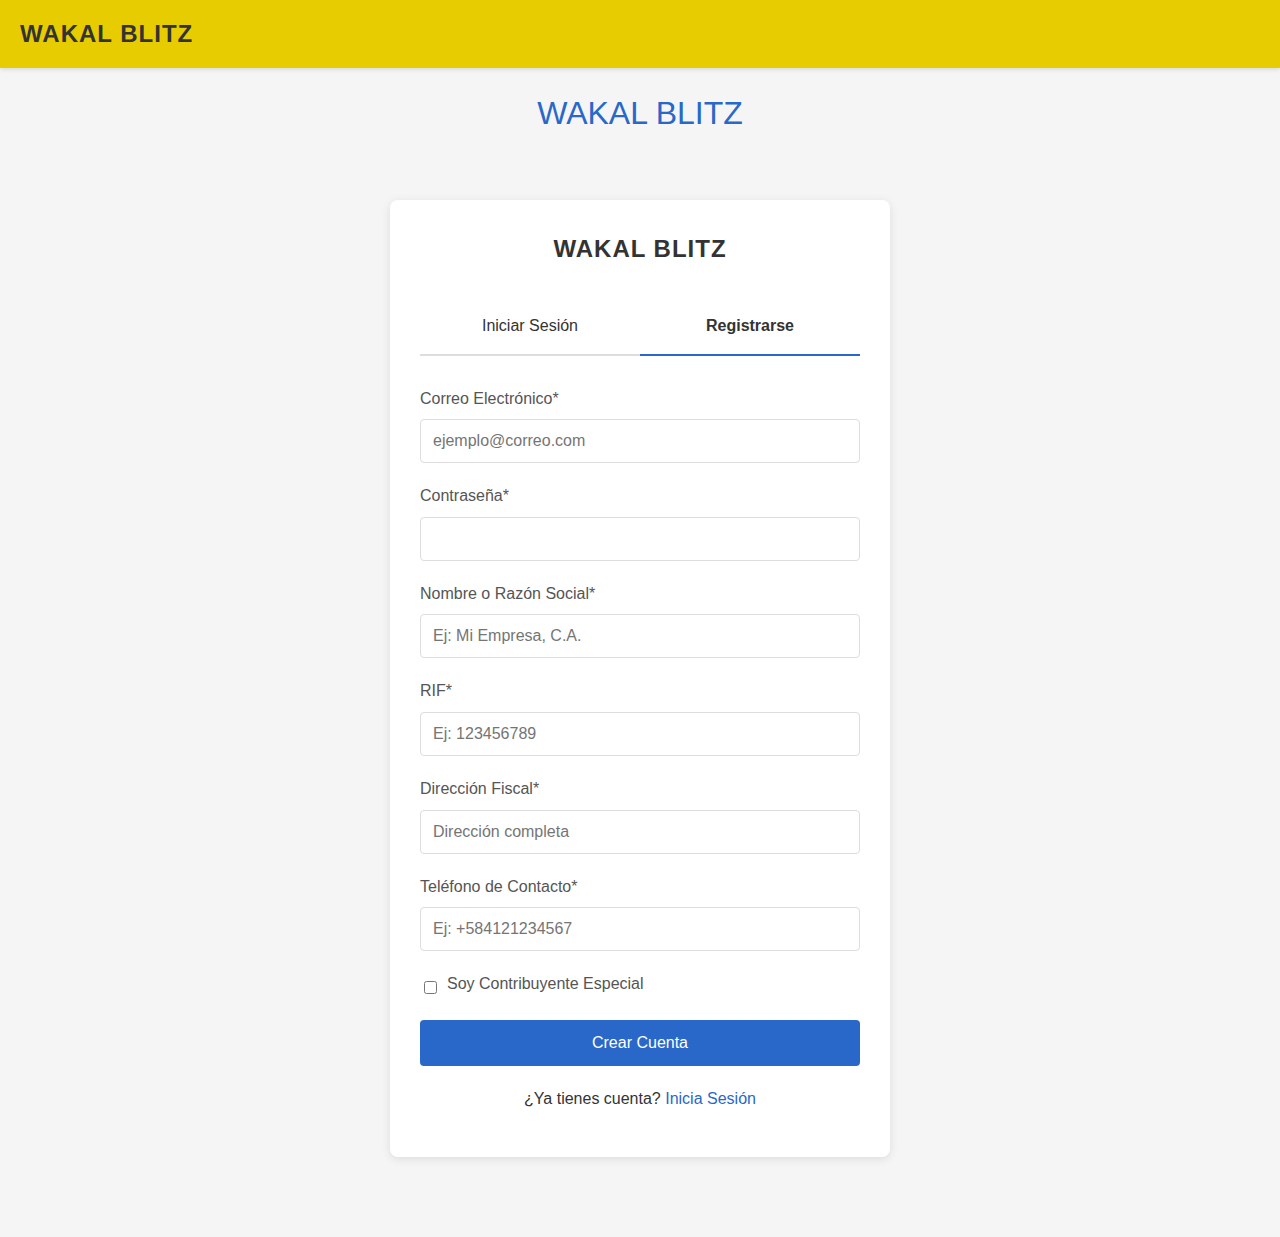
==== commit 3d9505c0: "Update dashboard.html" ====
--- a/dashboard.html
+++ b/dashboard.html
@@ -3,9 +3,7 @@
 <head>
     <meta charset="UTF-8">
     <meta name="viewport" content="width=device-width, initial-scale=1.0">
-    <title>Dashboard - Plataforma</title>
-    <script src="https://cdnjs.cloudflare.com/ajax/libs/jspdf/2.5.1/jspdf.umd.min.js"></script>
-    <script src="https://cdnjs.cloudflare.com/ajax/libs/jspdf-autotable/3.8.2/jspdf.plugin.autotable.min.js"></script>
+    <title>Wakal Blitz - Dashboard</title>
     <style>
         * {
             margin: 0;
@@ -14,14 +12,15 @@
         }
         body {
             font-family: 'Segoe UI', Tahoma, Geneva, Verdana, sans-serif;
-            background-color: #f0f4f8;
+            background-color: #f5f5f5;
             color: #333;
             line-height: 1.6;
+            overflow-x: hidden;
             transition: background-color 0.3s, color 0.3s;
         }
         body.dark-theme {
-            background-color: #2a2a2a;
-            color: #e0e0e0;
+            background-color: #333;
+            color: #f5f5f5;
         }
         .navbar {
             background-color: #2968c8;
@@ -29,7 +28,7 @@
             display: flex;
             justify-content: space-between;
             align-items: center;
-            box-shadow: 0 2px 8px rgba(0, 0, 0, 0.1);
+            box-shadow: 0 2px 4px rgba(0, 0, 0, 0.1);
             transition: background-color 0.3s ease;
         }
         .dark-theme .navbar {
@@ -41,131 +40,234 @@
         .dark-theme .navbar:hover {
             background-color: #153e7e;
         }
+        .logo-section {
+            display: flex;
+            align-items: center;
+            gap: 10px;
+        }
+        .back-btn {
+            background: #6c757d;
+            color: white;
+            border: none;
+            padding: 8px 12px;
+            border-radius: 4px;
+            cursor: pointer;
+            transition: all 0.3s ease;
+            font-size: 16px;
+        }
+        .back-btn:hover {
+            background: #5a6268;
+        }
         .logo {
             display: flex;
-            flex-direction: column;
             align-items: center;
-        }
-        .logo-image {
+            gap: 10px;
+        }
+        .logo img {
             height: 40px;
             width: auto;
             max-width: 150px;
+            transition: transform 0.3s ease;
+        }
+        .logo img:hover {
+            transform: scale(1.1);
         }
         .logo span {
             font-size: 14px;
             font-weight: normal;
             color: #ddd;
-            margin-top: 5px;
-        }
-        .user-info {
+            display: block;
+        }
+        .nav-user {
             display: flex;
             align-items: center;
-            gap: 15px;
+            gap: 10px;
+        }
+        .user-info {
+            margin-right: 15px;
+            font-size: 16px;
             color: #fff;
+            font-style: italic;
+            display: flex;
+            align-items: center;
+            gap: 10px;
+        }
+        .dark-theme .user-info {
+            color: #ddd;
+        }
+        .user-pic {
+            width: 30px;
+            height: 30px;
+            border-radius: 50%;
+            object-fit: cover;
+            border: 1px solid #ddd;
+            transition: border-color 0.3s ease;
+        }
+        .dark-theme .user-pic {
+            border-color: #666;
+        }
+        .logout-btn, .user-btn, .digital-btn {
+            background: #fff;
+            color: #2968c8;
+            border: none;
+            padding: 8px 12px;
+            border-radius: 4px;
+            cursor: pointer;
+            transition: all 0.3s ease;
+        }
+        .dark-theme .logout-btn, .dark-theme .user-btn, .dark-theme .digital-btn {
+            background: #ddd;
+            color: #1d4f9e;
+        }
+        .logout-btn:hover, .user-btn:hover, .digital-btn:hover {
+            background: #e6e6e6;
+            transform: scale(1.05);
+            box-shadow: 0 2px 5px rgba(0, 0, 0, 0.2);
+        }
+        .dark-theme .logout-btn:hover, .dark-theme .user-btn:hover, .dark-theme .digital-btn:hover {
+            background: #ccc;
         }
         .container {
             max-width: 1200px;
-            margin: 30px auto;
-            padding: 25px;
-            background: #ffffff;
-            border-radius: 12px;
-            box-shadow: 0 4px 12px rgba(0, 0, 0, 0.08);
-            border: 1px solid #e0e0e0;
+            margin: 20px auto;
+            padding: 20px;
+            background: #fff;
+            border-radius: 8px;
+            box-shadow: 0 2px 10px rgba(0, 0, 0, 0.05);
+            border: 1px solid #ddd;
+            animation: fadeIn 0.5s ease-in-out;
         }
         .dark-theme .container {
-            background: #3a3a3a;
+            background: #444;
             border-color: #555;
         }
+        @keyframes fadeIn {
+            from { opacity: 0; transform: translateY(10px); }
+            to { opacity: 1; transform: translateY(0); }
+        }
         .section-title {
-            font-size: 20px;
-            margin-bottom: 20px;
-            border-bottom: 2px solid #e0e0e0;
-            padding-bottom: 10px;
-            color: #2968c8;
-            font-weight: 600;
+            font-size: 18px;
+            margin-bottom: 15px;
+            border-bottom: 1px solid #eee;
+            padding-bottom: 8px;
+            color: #333;
+            transition: color 0.3s ease;
         }
         .dark-theme .section-title {
-            color: #4a90e2;
-            border-bottom-color: #666;
-        }
-        .stats {
+            color: #f5f5f5;
+            border-bottom-color: #555;
+        }
+        .stats-bar {
             display: flex;
             gap: 20px;
-            margin-bottom: 30px;
+            margin-bottom: 20px;
             flex-wrap: wrap;
         }
         .stat-card {
-            background: #f9f9f9;
+            background: #f8f9fa;
             padding: 15px;
             border-radius: 8px;
             flex: 1;
             min-width: 200px;
             text-align: center;
-            border: 1px solid #ddd;
+            transition: transform 0.3s ease, box-shadow 0.3s ease;
+        }
+        .stat-card:hover {
+            transform: translateY(-5px);
+            box-shadow: 0 4px 15px rgba(0, 0, 0, 0.1);
         }
         .dark-theme .stat-card {
-            background: #4a4a4a;
-            border-color: #666;
-        }
-        .stat-card h3 {
+            background: #555;
+        }
+        .stat-card h4 {
             font-size: 16px;
+            color: #555;
             margin-bottom: 10px;
-            color: #555;
-        }
-        .dark-theme .stat-card h3 {
-            color: #ccc;
+        }
+        .dark-theme .stat-card h4 {
+            color: #ddd;
         }
         .stat-card p {
-            font-size: 24px;
+            font-size: 20px;
             font-weight: bold;
             color: #2968c8;
         }
         .dark-theme .stat-card p {
             color: #4a90e2;
         }
-        table {
+        .invoices-table {
             width: 100%;
             border-collapse: collapse;
-            margin-bottom: 30px;
-        }
-        th, td {
-            padding: 12px;
-            border: 1px solid #ddd;
+            margin-bottom: 20px;
+        }
+        .invoices-table th, .invoices-table td {
+            padding: 12px 15px;
             text-align: left;
-        }
-        .dark-theme th, .dark-theme td {
-            border-color: #666;
-        }
-        th {
-            background: #f1f1f1;
-            font-weight: 500;
-        }
-        .dark-theme th {
+            border-bottom: 1px solid #ddd;
+            transition: background-color 0.3s ease;
+        }
+        .dark-theme .invoices-table th, .dark-theme .invoices-table td {
+            border-bottom-color: #666;
+        }
+        .invoices-table th {
+            background: #f8f9fa;
+            font-weight: 600;
+        }
+        .dark-theme .invoices-table th {
             background: #555;
+        }
+        .invoices-table tr:hover {
+            background-color: #f1f3f5;
+            cursor: pointer;
+        }
+        .dark-theme .invoices-table tr:hover {
+            background-color: #444;
         }
         .btn {
             background: #2968c8;
             color: white;
             border: none;
-            padding: 10px 20px;
-            border-radius: 6px;
+            padding: 8px 12px;
+            border-radius: 4px;
             cursor: pointer;
             transition: all 0.3s ease;
-            display: flex;
-            align-items: center;
-            gap: 8px;
-            font-weight: 500;
+            margin: 0 5px;
         }
         .btn:hover {
             background: #1d4f9e;
-            box-shadow: 0 3px 8px rgba(0, 0, 0, 0.15);
-            transform: translateY(-1px);
+            box-shadow: 0 2px 5px rgba(0, 0, 0, 0.2);
+            transform: translateY(-2px);
         }
         .btn-secondary {
             background: #6c757d;
         }
         .btn-secondary:hover {
             background: #5a6268;
+        }
+        .btn-primary {
+            background: #28a745;
+        }
+        .btn-primary:hover {
+            background: #218838;
+        }
+        .btn-danger {
+            background: #dc3545;
+        }
+        .btn-danger:hover {
+            background: #c82333;
+        }
+        .action-bar {
+            display: flex;
+            justify-content: flex-end;
+            margin-bottom: 20px;
+            gap: 10px;
+            flex-wrap: wrap;
+        }
+        .pagination {
+            display: flex;
+            justify-content: center;
+            gap: 10px;
+            margin-top: 20px;
         }
         .modal {
             display: none;
@@ -180,273 +282,398 @@
             align-items: center;
         }
         .modal-content {
-            background: #fff;
-            padding: 25px;
-            border-radius: 12px;
-            max-width: 90%;
-            max-height: 90vh;
+            background: white;
+            padding: 20px;
+            border-radius: 8px;
+            width: 80%;
+            max-width: 800px;
+            max-height: 80vh;
             overflow-y: auto;
             position: relative;
-            box-shadow: 0 4px 12px rgba(0, 0, 0, 0.2);
+            animation: slideIn 0.3s ease-in-out;
+        }
+        @keyframes slideIn {
+            from { transform: scale(0.9); opacity: 0; }
+            to { transform: scale(1); opacity: 1; }
         }
         .dark-theme .modal-content {
-            background: #3a3a3a;
+            background: #444;
         }
         .modal-close {
-            position: absolute;
-            top: 15px;
-            right: 15px;
-            background: none;
-            border: none;
-            font-size: 20px;
+            position: fixed;
+            top: 10px;
+            right: 10px;
+            font-size: 30px;
+            width: 40px;
+            height: 40px;
+            line-height: 40px;
+            text-align: center;
+            background: #dc3545;
+            color: white;
+            border-radius: 50%;
             cursor: pointer;
+            z-index: 1001;
+            transition: all 0.3s ease;
+        }
+        .modal-close:hover {
+            background: #c82333;
+        }
+        .invoice-details {
+            font-size: 12px;
+        }
+        .invoice-details h3 {
+            margin-bottom: 10px;
+            color: #333;
+        }
+        .dark-theme .invoice-details h3 {
+            color: #f5f5f5;
+        }
+        .invoice-details table {
+            width: 100%;
+            border-collapse: collapse;
+            margin-bottom: 10px;
+            font-size: 12px;
+        }
+        .invoice-details th, .invoice-details td {
+            padding: 5px;
+            border: 1px solid #ddd;
+            text-align: left;
+        }
+        .dark-theme .invoice-details th, .dark-theme .invoice-details td {
+            border-color: #666;
+        }
+        .two-column-table {
+            width: 50%;
+            margin-left: auto;
+            border-collapse: collapse;
+            font-size: 12px;
+        }
+        .two-column-table th, .two-column-table td {
+            padding: 5px;
+            border: 1px solid #ddd;
+            text-align: right;
+        }
+        .dark-theme .two-column-table th, .dark-theme .two-column-table td {
+            border-color: #666;
+        }
+        .invoice-header {
+            margin-bottom: 10px;
+        }
+        .template-1 .invoice-header {
+            text-align: center;
+        }
+        .template-2 .invoice-header {
+            display: flex;
+            justify-content: space-between;
+        }
+        .template-3 .invoice-header {
+            background: #f8f9fa;
+            padding: 5px;
+            border-radius: 4px;
+            text-align: center;
+        }
+        .dark-theme .template-3 .invoice-header {
+            background: #555;
+        }
+        .invoice-footer {
+            margin-top: 10px;
+            font-size: 10px;
             color: #666;
-        }
-        .dark-theme .modal-close {
-            color: #ccc;
-        }
-        .modal-buttons {
-            display: flex;
-            gap: 15px;
-            justify-content: flex-end;
-            margin-top: 20px;
-            flex-wrap: wrap;
-        }
-        .modal-table {
-            margin: 20px 0;
+            text-align: center;
+            border-top: 1px solid #ddd;
+            padding-top: 5px;
+        }
+        .dark-theme .invoice-footer {
+            color: #ddd;
+            border-top-color: #666;
         }
         .alert {
             position: fixed;
             top: 20px;
             right: 20px;
-            padding: 12px 20px;
-            border-radius: 6px;
+            padding: 15px;
+            border-radius: 4px;
             z-index: 1001;
-            font-size: 15px;
-            box-shadow: 0 3px 8px rgba(0, 0, 0, 0.15);
-        }
-        .alert-success {
-            background: #d4edda;
-            color: #155724;
-            border: 1px solid #c3e6cb;
-        }
-        .dark-theme .alert-success {
-            background: #28a745;
+            font-size: 16px;
+            box-shadow: 0 2px 5px rgba(0, 0, 0, 0.2);
+            animation: slideInAlert 0.3s ease-in-out;
+        }
+        @keyframes slideInAlert {
+            from { transform: translateX(100%); opacity: 0; }
+            to { transform: translateX(0); opacity: 1; }
+        }
+        .alert-info {
+            background: #cce5ff;
+            color: #004085;
+            border: 1px solid #b8daff;
+        }
+        .dark-theme .alert-info {
+            background: #4a90e2;
             color: #fff;
-        }
-        .alert-error {
-            background: #f8d7da;
-            color: #721c24;
-            border: 1px solid #f5c6cb;
-        }
-        .dark-theme .alert-error {
-            background: #dc3545;
+            border-color: #357abd;
+        }
+        .alert-warning {
+            background: #fff3cd;
+            color: #856404;
+            border: 1px solid #ffeeba;
+        }
+        .dark-theme .alert-warning {
+            background: #e0a800;
             color: #fff;
-        }
+            border-color: #c69500;
+        }
+        /* Nuevos estilos para los filtros */
+        .filter-bar {
+            display: flex;
+            gap: 15px;
+            margin-bottom: 20px;
+            flex-wrap: wrap;
+            background: #f8f9fa;
+            padding: 15px;
+            border-radius: 8px;
+            border: 1px solid #ddd;
+        }
+        .dark-theme .filter-bar {
+            background: #555;
+            border-color: #666;
+        }
+        .filter-bar label {
+            font-size: 14px;
+            margin-right: 5px;
+            color: #555;
+        }
+        .dark-theme .filter-bar label {
+            color: #ddd;
+        }
+        .filter-bar input, .filter-bar select {
+            padding: 8px;
+            border: 1px solid #ddd;
+            border-radius: 4px;
+            font-size: 14px;
+            transition: border-color 0.3s ease;
+        }
+        .filter-bar input:focus, .filter-bar select:focus {
+            border-color: #2968c8;
+            outline: none;
+        }
+        .dark-theme .filter-bar input, .dark-theme .filter-bar select {
+            background: #666;
+            color: #fff;
+            border-color: #777;
+        }
+        /* Estilos para el registro de actividades */
         .activity-log {
             margin-top: 30px;
         }
         .activity-log ul {
             list-style: none;
+            max-height: 300px;
+            overflow-y: auto;
+            border: 1px solid #ddd;
+            border-radius: 8px;
+            padding: 10px;
+        }
+        .dark-theme .activity-log ul {
+            border-color: #666;
         }
         .activity-log li {
             padding: 8px 0;
-            border-bottom: 1px solid #ddd;
+            border-bottom: 1px solid #eee;
             font-size: 14px;
+            color: #555;
+            transition: background-color 0.3s ease;
+        }
+        .activity-log li:hover {
+            background-color: #f1f3f5;
         }
         .dark-theme .activity-log li {
-            border-bottom-color: #666;
+            color: #ddd;
+            border-bottom-color: #555;
+        }
+        .dark-theme .activity-log li:hover {
+            background-color: #444;
         }
         @media (max-width: 768px) {
-            .container {
-                margin: 15px;
-                padding: 20px;
-            }
-            .stats {
+            .stats-bar {
                 flex-direction: column;
-                gap: 15px;
-            }
-            .stat-card {
-                min-width: 100%;
-            }
-            table th, table td {
-                padding: 8px;
-                font-size: 14px;
-            }
-            .modal-content {
-                padding: 15px;
-                max-width: 95%;
-            }
-            .modal-buttons {
+            }
+            .invoices-table, .two-column-table {
+                width: 100%;
+            }
+            .pagination {
+                flex-direction: column;
+            }
+            .action-bar {
                 justify-content: center;
+            }
+            .nav-user {
+                flex-direction: column;
+                gap: 5px;
+            }
+            .filter-bar {
+                flex-direction: column;
             }
         }
     </style>
 </head>
 <body>
     <div class="navbar">
-        <div class="logo">
-            <img src="Logotipo E-facture-02.png" alt="Logo de la plataforma" class="logo-image">
-            <span>by: Soluciones Láser</span>
+        <div class="logo-section">
+            <button class="back-btn" id="backButton">←</button>
+            <div class="logo">
+                <img src="Logotipo E-facture-02.png" alt="Logo Wakal Blitz">
+                <span>by: Soluciones Láser</span>
+            </div>
         </div>
-        <div class="user-info">
-            <span id="userName"></span>
-            <button class="btn btn-secondary" id="logoutButton">
-                <svg width="16" height="16" fill="currentColor" viewBox="0 0 16 16">
-                    <path fill-rule="evenodd" d="M10 12.5a.5.5 0 0 1-.5.5h-8a.5.5 0 0 1-.5-.5v-9a.5.5 0 0 1 .5-.5h8a.5.5 0 0 1 .5.5v2a.5.5 0 0 0 1 0v-2A1.5 1.5 0 0 0 9.5 2h-8A1.5 1.5 0 0 0 0 3.5v9A1.5 1.5 0 0 0 1.5 14h8a1.5 1.5 0 0 0 1.5-1.5v-2a.5.5 0 0 0-1 0v2z"/>
-                    <path fill-rule="evenodd" d="M15.854 8.354a.5.5 0 0 0 0-.708l-3-3a.5.5 0 0 0-.708.708L14.293 7.5H5.5a.5.5 0 0 0 0 1h8.793l-2.147 2.146a.5.5 0 0 0 .708.708l3-3z"/>
-                </svg>
-                Cerrar Sesión
-            </button>
+        <div class="nav-user">
+            <div class="user-info">
+                <img src="https://via.placeholder.com/30" alt="Foto de perfil" class="user-pic" id="userPic">
+                <span id="userDisplayName">Cargando...</span>
+            </div>
+            <button class="digital-btn" id="digitalButton">Mi Factura Digital</button>
+            <button class="user-btn" id="userButton">Usuario</button>
+            <button class="logout-btn" id="logoutButton">Cerrar sesión</button>
         </div>
     </div>
-
     <div class="container">
-        <h2 class="section-title">Estadísticas</h2>
-        <div class="stats">
+        <h2 class="section-title">Panel de control - Mis documentos</h2>
+        <div class="stats-bar">
             <div class="stat-card">
-                <h3>Total de Documentos</h3>
-                <p id="totalDocs">0</p>
+                <h4>Documentos consumidos</h4>
+                <p id="usedDocuments">0</p>
             </div>
             <div class="stat-card">
-                <h3>Documentos Consumidos</h3>
-                <p id="consumedDocs">0</p>
+                <h4>Documentos disponibles</h4>
+                <p id="availableDocuments">100</p>
             </div>
             <div class="stat-card">
-                <h3>Documentos Disponibles</h3>
-                <p id="availableDocs">0</p>
+                <h4>Último número de control</h4>
+                <p id="lastControlNumber">00-00000000</p>
             </div>
         </div>
-
-        <h2 class="section-title">Pedidos sin Confirmar</h2>
-        <table>
+        <div class="action-bar">
+            <button class="btn btn-primary" id="generateOrderButton">Generar pedido</button>
+        </div>
+
+        <!-- Sección de Pedidos sin confirmar -->
+        <h2 class="section-title">Pedidos sin confirmar</h2>
+        <div class="filter-bar">
+            <div>
+                <label for="pendingDateFilter">Filtrar por fecha:</label>
+                <input type="date" id="pendingDateFilter">
+            </div>
+            <div>
+                <label for="pendingClientFilter">Filtrar por cliente:</label>
+                <input type="text" id="pendingClientFilter" placeholder="Nombre del cliente">
+            </div>
+            <div>
+                <label for="pendingDocTypeFilter">Tipo de documento:</label>
+                <select id="pendingDocTypeFilter">
+                    <option value="">Todos</option>
+                    <option value="factura">Factura</option>
+                    <option value="nota-entrega">Nota de Entrega</option>
+                </select>
+            </div>
+        </div>
+        <table class="invoices-table">
             <thead>
                 <tr>
+                    <th>Tipo de Documento</th>
                     <th>Nº Documento</th>
                     <th>Cliente</th>
                     <th>Fecha</th>
                     <th>Total (Bs)</th>
                     <th>Total (USD)</th>
-                    <th>Acción</th>
+                    <th>Acciones</th>
                 </tr>
             </thead>
-            <tbody id="pendingOrdersBody"></tbody>
+            <tbody id="pendingOrdersTableBody"></tbody>
         </table>
-
-        <h2 class="section-title">Facturas Emitidas</h2>
-        <table>
+        <div class="pagination" id="pendingPagination">
+            <button class="btn btn-secondary" id="prevPendingPage" disabled>Anterior</button>
+            <span id="pendingPageInfo">Página 1</span>
+            <button class="btn btn-secondary" id="nextPendingPage">Siguiente</button>
+        </div>
+
+        <!-- Sección de Facturas emitidas -->
+        <h2 class="section-title">Facturas emitidas</h2>
+        <div class="filter-bar">
+            <div>
+                <label for="invoicesDateFilter">Filtrar por fecha:</label>
+                <input type="date" id="invoicesDateFilter">
+            </div>
+            <div>
+                <label for="invoicesClientFilter">Filtrar por cliente:</label>
+                <input type="text" id="invoicesClientFilter" placeholder="Nombre del cliente">
+            </div>
+            <div>
+                <label for="invoicesDocTypeFilter">Tipo de documento:</label>
+                <select id="invoicesDocTypeFilter">
+                    <option value="">Todos</option>
+                    <option value="factura">Factura</option>
+                    <option value="nota-entrega">Nota de Entrega</option>
+                </select>
+            </div>
+        </div>
+        <table class="invoices-table">
             <thead>
                 <tr>
+                    <th>Tipo de Documento</th>
                     <th>Nº Documento</th>
                     <th>Nº Control</th>
                     <th>Cliente</th>
                     <th>Fecha</th>
                     <th>Total (Bs)</th>
                     <th>Total (USD)</th>
-                    <th>Acción</th>
+                    <th>Acciones</th>
                 </tr>
             </thead>
-            <tbody id="invoicesBody"></tbody>
+            <tbody id="invoicesTableBody"></tbody>
         </table>
-
-        <div class="button-group">
-            <button class="btn" id="newOrderButton">
-                <svg width="16" height="16" fill="currentColor" viewBox="0 0 16 16">
-                    <path d="M8 4a.5.5 0 0 1 .5.5v3h3a.5.5 0 0 1 0 1h-3v3a.5.5 0 0 1-1 0v-3h-3a.5.5 0 0 1 0-1h3v-3A.5.5 0 0 1 8 4z"/>
-                </svg>
-                Nuevo Documento
-            </button>
+        <div class="pagination" id="invoicesPagination">
+            <button class="btn btn-secondary" id="prevPage" disabled>Anterior</button>
+            <span id="pageInfo">Página 1</span>
+            <button class="btn btn-secondary" id="nextPage">Siguiente</button>
         </div>
 
+        <!-- Sección de Registro de Actividades -->
         <div class="activity-log">
             <h2 class="section-title">Registro de Actividades</h2>
             <ul id="activityList"></ul>
         </div>
     </div>
-
-    <div class="modal" id="viewModal">
+    <div class="modal" id="detailsModal">
         <div class="modal-content">
-            <button class="modal-close" id="viewModalClose">&times;</button>
-            <h2 class="section-title">Detalles del Documento</h2>
-            <p><strong>Nº Documento:</strong> <span id="modalDocNumber"></span></p>
-            <p><strong>Cliente:</strong> <span id="modalClientName"></span></p>
-            <p><strong>RIF/Cédula:</strong> <span id="modalClientId"></span></p>
-            <p><strong>Dirección:</strong> <span id="modalClientAddress"></span></p>
-            <p><strong>Teléfono:</strong> <span id="modalClientPhone"></span></p>
-            <p><strong>Correos:</strong> <span id="modalClientEmails"></span></p>
-            <p><strong>Fecha:</strong> <span id="modalDate"></span></p>
-            <p><strong>Subtotal (Bs):</strong> <span id="modalSubtotalBs"></span></p>
-            <p><strong>IVA (Bs):</strong> <span id="modalTaxBs"></span></p>
-            <p><strong>Total (Bs):</strong> <span id="modalTotalBs"></span></p>
-            <p><strong>Total (USD):</strong> <span id="modalTotalUsd"></span></p>
-            <p><strong>Método de Pago:</strong> <span id="modalPaymentMethod"></span></p>
-            <table class="modal-table">
-                <thead>
-                    <tr>
-                        <th>Código</th>
-                        <th>Descripción</th>
-                        <th>Cantidad</th>
-                        <th>Precio Unitario (Bs)</th>
-                        <th>Subtotal (Bs)</th>
-                    </tr>
-                </thead>
-                <tbody id="modalItemsBody"></tbody>
-            </table>
-            <div class="modal-buttons">
-                <button class="btn" id="editOrderButton">
-                    <svg width="16" height="16" fill="currentColor" viewBox="0 0 16 16">
-                        <path d="M15.502 1.94a.5.5 0 0 1 0 .706L14.459 3.69l-2-2L13.502.646a.5.5 0 0 1 .707 0l1.293 1.293zm-1.75 2.456-2-2L4.939 9.21a.5.5 0 0 0-.121.196l-.805 2.414a.25.25 0 0 0 .316.316l2.414-.805a.5.5 0 0 0 .196-.12l6.813-6.814z"/>
-                        <path fill-rule="evenodd" d="M1 13.5A1.5 1.5 0 0 0 2.5 15h11a1.5 1.5 0 0 0 1.5-1.5v-6a.5.5 0 0 0-1 0v6a.5.5 0 0 1-.5.5h-11a.5.5 0 0 1-.5-.5v-11a.5.5 0 0 1 .5-.5H9a.5.5 0 0 0 0-1H2.5A1.5 1.5 0 0 0 1 2.5v11z"/>
-                    </svg>
-                    Editar Documento
-                </button>
-                <button class="btn" id="confirmPaymentButton">
-                    <svg width="16" height="16" fill="currentColor" viewBox="0 0 16 16">
-                        <path d="M2 2a2 2 0 0 1 2-2h8a2 2 0 0 1 2 2v13.5a.5.5 0 0 1-.777.416L8 13.101l-5.223 2.815A.5.5 0 0 1 2 15.5V2zm2-1a1 1 0 0 0-1 1v12.566l4.723-2.482a.5.5 0 0 1 .554 0L13 14.566V2a1 1 0 0 0-1-1H4z"/>
-                    </svg>
-                    Confirmar Pago
-                </button>
-                <button class="btn" id="generateInvoiceButton">
-                    <svg width="16" height="16" fill="currentColor" viewBox="0 0 16 16">
-                        <path d="M4 0h5.293A1 1 0 0 1 10 .293L13.707 4a1 1 0 0 1 .293.707V14a2 2 0 0 1-2 2H4a2 2 0 0 1-2-2V2a2 2 0 0 1 2-2zm5.5 1.5v2a1 1 0 0 0 1 1h2l-3-3z"/>
-                    </svg>
-                    Generar Factura
-                </button>
+            <span class="modal-close" id="modalClose">×</span>
+            <div class="invoice-details" id="invoiceDetails"></div>
+            <div style="text-align: right; margin-top: 10px;" id="modalActions">
+                <!-- Los botones se generarán dinámicamente según el estado -->
             </div>
         </div>
     </div>
 
-    <div class="modal" id="generateInvoiceModal">
-        <div class="modal-content">
-            <button class="modal-close" id="generateInvoiceModalClose">&times;</button>
-            <h2 class="section-title">Confirmar Generación de Factura</h2>
-            <p>¿Está seguro de que desea generar la factura para este documento? Esta acción no se puede deshacer.</p>
-            <div class="modal-buttons">
-                <button class="btn btn-secondary" id="continueEditing">
-                    <svg width="16" height="16" fill="currentColor" viewBox="0 0 16 16">
-                        <path fill-rule="evenodd" d="M15 8a.5.5 0 0 0-.5-.5H2.707l3.147-3.146a.5.5 0 1 0-.708-.708l-4 4a.5.5 0 0 0 0 .708l4 4a.5.5 0 0 0 .708-.708L2.707 8.5H14.5A.5.5 0 0 0 15 8z"/>
-                    </svg>
-                    Continuar Editando
-                </button>
-                <button class="btn" id="confirmGenerateInvoice">
-                    <svg width="16" height="16" fill="currentColor" viewBox="0 0 16 16">
-                        <path d="M4 0h5.293A1 1 0 0 1 10 .293L13.707 4a1 1 0 0 1 .293.707V14a2 2 0 0 1-2 2H4a2 2 0 0 1-2-2V2a2 2 0 0 1 2-2zm5.5 1.5v2a1 1 0 0 0 1 1h2l-3-3z"/>
-                    </svg>
-                    Generar Factura
-                </button>
-            </div>
-        </div>
-    </div>
+    <!-- Incluir jsPDF para generación de PDFs desde el repositorio local -->
+    <script src="./jspdf.umd.min.js"></script>
+    <script src="./jspdf.plugin.autotable.min.js"></script>
 
     <script>
-        const { jsPDF } = window.jspdf;
+        // Variables globales
+        const ORDERS_PER_PAGE = 3;
+        const MAX_DOCUMENTS = 100;
+        let currentPendingPage = 1;
+        let currentInvoicesPage = 1;
+
+        // Funciones de utilidad
+        function formatCurrency(amount) {
+            return amount.toFixed(2).replace(/\d(?=(\d{3})+\.)/g, '$&,');
+        }
 
         function showAlert(message, type) {
             const alertDiv = document.createElement('div');
             alertDiv.className = `alert alert-${type}`;
             alertDiv.textContent = message;
             document.body.appendChild(alertDiv);
-            setTimeout(() => alertDiv.remove(), 3000);
+            setTimeout(() => alertDiv.remove(), 5000);
         }
 
         function loadUserData() {
@@ -455,96 +682,450 @@
                 window.location.href = 'index.html';
                 return null;
             }
+            document.getElementById('userDisplayName').textContent = currentUser.companyName;
+            document.getElementById('userPic').src = currentUser.profilePic || 'https://via.placeholder.com/30';
             return currentUser;
         }
 
+        function getUserOrders(currentUser) {
+            const orders = JSON.parse(localStorage.getItem('orders')) || [];
+            return orders.filter(order => order.userRif === currentUser.rif);
+        }
+
+        function loadStats(userOrders, currentUser) {
+            const invoicedOrders = userOrders.filter(order => order.status === 'invoiced');
+            const usedDocuments = invoicedOrders.length;
+            const availableDocuments = MAX_DOCUMENTS - usedDocuments;
+            const lastControlNumber = usedDocuments > 0 ? invoicedOrders[invoicedOrders.length - 1].controlNumber : `00-${String(0).padStart(8, '0')}`;
+            document.getElementById('usedDocuments').textContent = usedDocuments;
+            document.getElementById('availableDocuments').textContent = availableDocuments > 0 ? availableDocuments : '0 (Límite alcanzado)';
+            document.getElementById('lastControlNumber').textContent = lastControlNumber;
+            if (availableDocuments <= 0) {
+                showAlert('Has alcanzado el límite de 100 documentos. Contacta soporte para adquirir más.', 'warning');
+            }
+            return availableDocuments;
+        }
+
+        function getDocTypeText(docType) {
+            switch (docType) {
+                case 'factura': return 'Factura';
+                case 'nota-entrega': return 'Nota de Entrega';
+                default: return docType;
+            }
+        }
+
+        // Nueva función para agregar entradas al registro de actividades
         function addActivityEntry(currentUser, message) {
             const activityLog = JSON.parse(localStorage.getItem(`activity_${currentUser.rif}`)) || [];
             const timestamp = new Date().toLocaleString('es-ES');
             activityLog.unshift(`${timestamp}: ${message}`);
-            if (activityLog.length > 10) activityLog.pop();
+            if (activityLog.length > 20) activityLog.pop();
             localStorage.setItem(`activity_${currentUser.rif}`, JSON.stringify(activityLog));
-        }
-
-        function renderPendingOrders(orders, currentUser) {
-            const pendingOrdersBody = document.getElementById('pendingOrdersBody');
-            pendingOrdersBody.innerHTML = '';
-            const pendingOrders = orders.filter(order => order.status === 'pending' && order.userRif === currentUser.rif);
-            pendingOrders.forEach(order => {
+            renderActivityLog(currentUser);
+        }
+
+        // Nueva función para renderizar el registro de actividades
+        function renderActivityLog(currentUser) {
+            const activityLog = JSON.parse(localStorage.getItem(`activity_${currentUser.rif}`)) || [];
+            const activityList = document.getElementById('activityList');
+            activityList.innerHTML = '';
+            activityLog.forEach(entry => {
+                const li = document.createElement('li');
+                li.textContent = entry;
+                activityList.appendChild(li);
+            });
+        }
+
+        // Nueva función para filtrar pedidos
+        function filterOrders(orders, dateFilter, clientFilter, docTypeFilter) {
+            return orders.filter(order => {
+                const matchesDate = dateFilter ? order.date === dateFilter : true;
+                const matchesClient = clientFilter ? order.clientName.toLowerCase().includes(clientFilter.toLowerCase()) : true;
+                const matchesDocType = docTypeFilter ? order.docType === docTypeFilter : true;
+                return matchesDate && matchesClient && matchesDocType;
+            });
+        }
+
+        function loadPendingOrdersTable(userOrders) {
+            const dateFilter = document.getElementById('pendingDateFilter').value;
+            const clientFilter = document.getElementById('pendingClientFilter').value;
+            const docTypeFilter = document.getElementById('pendingDocTypeFilter').value;
+
+            let pendingOrders = userOrders.filter(order => order.status === 'pending' || order.status === 'confirmed');
+            pendingOrders = filterOrders(pendingOrders, dateFilter, clientFilter, docTypeFilter);
+
+            const tbody = document.getElementById('pendingOrdersTableBody');
+            tbody.innerHTML = '';
+            const start = (currentPendingPage - 1) * ORDERS_PER_PAGE;
+            const end = start + ORDERS_PER_PAGE;
+            const paginatedOrders = pendingOrders.slice(start, end);
+
+            paginatedOrders.forEach((order, index) => {
+                const globalIndex = start + index;
                 const row = document.createElement('tr');
                 row.innerHTML = `
+                    <td>${getDocTypeText(order.docType)}</td>
                     <td>${order.docNumber}</td>
                     <td>${order.clientName}</td>
                     <td>${order.date}</td>
-                    <td>${order.totalBs.toFixed(2)} Bs</td>
-                    <td>${order.totalUsd.toFixed(2)} USD</td>
+                    <td>${formatCurrency(order.totalBs)}</td>
+                    <td>${formatCurrency(order.totalUsd)}</td>
                     <td>
-                        <button class="btn btn-view" data-id="${order.docNumber}">
-                            <svg width="16" height="16" fill="currentColor" viewBox="0 0 16 16">
-                                <path d="M10.5 8a2.5 2.5 0 1 1-5 0 2.5 2.5 0 0 1 5 0z"/>
-                                <path d="M0 8s3-5.5 8-5.5S16 8 16 8s-3 5.5-8 5.5S0 8 0 8zm8 3.5a3.5 3.5 0 1 0 0-7 3.5 3.5 0 0 0 0 7z"/>
-                            </svg>
-                            Ver
-                        </button>
+                        <button class="btn" onclick="showOrderDetails(${globalIndex}, 'pending')">Ver</button>
                     </td>
                 `;
-                pendingOrdersBody.appendChild(row);
-            });
-        }
-
-        function renderInvoices(orders, currentUser) {
-            const invoicesBody = document.getElementById('invoicesBody');
-            invoicesBody.innerHTML = '';
-            const invoices = orders.filter(order => order.status === 'invoiced' && order.userRif === currentUser.rif);
-            invoices.forEach(order => {
+                tbody.appendChild(row);
+            });
+
+            updatePendingPagination(pendingOrders.length);
+        }
+
+        function updatePendingPagination(totalOrders) {
+            const totalPages = Math.ceil(totalOrders / ORDERS_PER_PAGE);
+            document.getElementById('pendingPageInfo').textContent = `Página ${currentPendingPage} de ${totalPages || 1}`;
+            document.getElementById('prevPendingPage').disabled = currentPendingPage === 1;
+            document.getElementById('nextPendingPage').disabled = currentPendingPage === totalPages || totalPages === 0;
+        }
+
+        function loadInvoicesTable(userOrders) {
+            const dateFilter = document.getElementById('invoicesDateFilter').value;
+            const clientFilter = document.getElementById('invoicesClientFilter').value;
+            const docTypeFilter = document.getElementById('invoicesDocTypeFilter').value;
+
+            let invoicedOrders = userOrders.filter(order => order.status === 'invoiced');
+            invoicedOrders = filterOrders(invoicedOrders, dateFilter, clientFilter, docTypeFilter);
+
+            const tbody = document.getElementById('invoicesTableBody');
+            tbody.innerHTML = '';
+            const start = (currentInvoicesPage - 1) * ORDERS_PER_PAGE;
+            const end = start + ORDERS_PER_PAGE;
+            const paginatedOrders = invoicedOrders.slice(start, end);
+
+            paginatedOrders.forEach((order, index) => {
+                const globalIndex = start + index;
                 const row = document.createElement('tr');
                 row.innerHTML = `
+                    <td>${getDocTypeText(order.docType)}</td>
                     <td>${order.docNumber}</td>
                     <td>${order.controlNumber}</td>
                     <td>${order.clientName}</td>
                     <td>${order.date}</td>
-                    <td>${order.totalBs.toFixed(2)} Bs</td>
-                    <td>${order.totalUsd.toFixed(2)} USD</td>
+                    <td>${formatCurrency(order.totalBs)}</td>
+                    <td>${formatCurrency(order.totalUsd)}</td>
                     <td>
-                        <button class="btn btn-view" data-id="${order.docNumber}">
-                            <svg width="16" height="16" fill="currentColor" viewBox="0 0 16 16">
-                                <path d="M10.5 8a2.5 2.5 0 1 1-5 0 2.5 2.5 0 0 1 5 0z"/>
-                                <path d="M0 8s3-5.5 8-5.5S16 8 16 8s-3 5.5-8 5.5S0 8 0 8zm8 3.5a3.5 3.5 0 1 0 0-7 3.5 3.5 0 0 0 0 7z"/>
-                            </svg>
-                            Ver
-                        </button>
+                        <button class="btn" onclick="showOrderDetails(${globalIndex}, 'invoiced')">Ver</button>
+                        <button class="btn btn-secondary" onclick="downloadOrderAsPdf(${globalIndex}, 'invoiced')">Descargar (PDF)</button>
+                        <button class="btn" onclick="sendOrderByEmail(${globalIndex}, 'invoiced')">Enviar</button>
                     </td>
                 `;
-                invoicesBody.appendChild(row);
-            });
-        }
-
-        function generateControlNumber(orders, userRif) {
-            const userOrders = orders.filter(order => order.userRif === userRif && order.controlNumber);
-            const controlCount = userOrders.length + 1;
-            return `00-${String(controlCount).padStart(8, '0')}`;
-        }
-
-        function formatCurrency(amount) {
-            return amount.toFixed(2).replace(/\d(?=(\d{3})+\.)/g, '$&,');
-        }
-
-        function generateInvoice(docNumber) {
-            const currentUser = loadUserData();
-            if (!currentUser) return;
-
-            let orders = JSON.parse(localStorage.getItem('orders')) || [];
-            const order = orders.find(o => o.docNumber === docNumber && o.userRif === currentUser.rif);
-            if (!order) {
-                showAlert('No se encontró el documento para generar la factura.', 'error');
-                return;
-            }
-
-            order.status = 'invoiced';
-            order.controlNumber = generateControlNumber(orders, currentUser.rif);
-            localStorage.setItem('orders', JSON.stringify(orders));
-
-            const templateId = localStorage.getItem('selectedTemplate') || 1;
+                tbody.appendChild(row);
+            });
+
+            updateInvoicesPagination(invoicedOrders.length);
+        }
+
+        function updateInvoicesPagination(totalOrders) {
+            const totalPages = Math.ceil(totalOrders / ORDERS_PER_PAGE);
+            document.getElementById('pageInfo').textContent = `Página ${currentInvoicesPage} de ${totalPages || 1}`;
+            document.getElementById('prevPage').disabled = currentInvoicesPage === 1;
+            document.getElementById('nextPage').disabled = currentInvoicesPage === totalPages || totalPages === 0;
+        }
+
+        function showOrderDetails(index, type) {
+            const userOrders = getUserOrders(JSON.parse(localStorage.getItem('currentUser')));
+            const orders = type === 'pending' ? userOrders.filter(order => order.status === 'pending' || order.status === 'confirmed') : userOrders.filter(order => order.status === 'invoiced');
+            const order = orders[index];
+            const currentUser = JSON.parse(localStorage.getItem('currentUser'));
+            const details = document.getElementById('invoiceDetails');
+            const modalActions = document.getElementById('modalActions');
+            const selectedTemplate = localStorage.getItem('selectedTemplate') || '1';
+            const logo = currentUser.profilePic || 'https://via.placeholder.com/100';
+            let templateHtml = '';
+
+            if (selectedTemplate === '1') {
+                templateHtml = `
+                    <div class="template-1">
+                        <div class="invoice-header">
+                            <img src="${logo}" alt="Logo" style="width: 50px; height: 50px; border-radius: 50%;">
+                            <h2>${currentUser.companyName}</h2>
+                            <p>RIF: ${currentUser.rif}</p>
+                            <p>Direc: ${currentUser.address || '-'}</p>
+                            <p>Tel: ${currentUser.phone || '-'}</p>
+                        </div>
+                        <h3>${getDocTypeText(order.docType)}</h3>
+                        <p>Tipo: ${getDocTypeText(order.docType)}</p>
+                        <p>Nº Doc: ${order.docNumber}</p>
+                        ${order.status === 'invoiced' ? `<p>Nº Ctrl: ${order.controlNumber}</p>` : ''}
+                        <p>Fecha: ${order.date}</p>
+                        <div class="invoice-details">
+                            <h3>Cliente</h3>
+                            <p>Nombre: ${order.clientName}</p>
+                            <p>RIF/Céd: ${order.clientId}</p>
+                            <p>Direc: ${order.clientAddress || '-'}</p>
+                            <p>Tel: ${order.clientPhone || '-'}</p>
+                            <p>Correos: ${order.clientEmails.length > 0 ? order.clientEmails.join(', ') : '-'}</p>
+                        </div>
+                `;
+            } else if (selectedTemplate === '2') {
+                templateHtml = `
+                    <div class="template-2">
+                        <div class="invoice-header">
+                            <div>
+                                <img src="${logo}" alt="Logo" style="width: 40px; height: 40px; float: left; margin-right: 5px;">
+                                <h2>${currentUser.companyName}</h2>
+                                <p>RIF: ${currentUser.rif}</p>
+                            </div>
+                            <div>
+                                <h3>${getDocTypeText(order.docType)}</h3>
+                                <p>Tipo: ${getDocTypeText(order.docType)}</p>
+                                <p>Nº Doc: ${order.docNumber}</p>
+                                ${order.status === 'invoiced' ? `<p>Nº Ctrl: ${order.controlNumber}</p>` : ''}
+                                <p>Fecha: ${order.date}</p>
+                            </div>
+                        </div>
+                        <div class="invoice-details">
+                            <h3>Cliente</h3>
+                            <p>Nombre: ${order.clientName}</p>
+                            <p>RIF/Céd: ${order.clientId}</p>
+                            <p>Direc: ${order.clientAddress || '-'}</p>
+                            <p>Tel: ${order.clientPhone || '-'}</p>
+                            <p>Correos: ${order.clientEmails.length > 0 ? order.clientEmails.join(', ') : '-'}</p>
+                        </div>
+                `;
+            } else if (selectedTemplate === '3') {
+                templateHtml = `
+                    <div class="template-3">
+                        <div class="invoice-header">
+                            <img src="${logo}" alt="Logo" style="width: 50px; height: 50px; border-radius: 50%;">
+                            <h2>${currentUser.companyName}</h2>
+                            <p>RIF: ${currentUser.rif}</p>
+                            <p>Direc: ${currentUser.address || '-'}</p>
+                            <p>Tel: ${currentUser.phone || '-'}</p>
+                        </div>
+                        <h3>${getDocTypeText(order.docType)}</h3>
+                        <p>Tipo: ${getDocTypeText(order.docType)}</p>
+                        <p>Nº Doc: ${order.docNumber}</p>
+                        ${order.status === 'invoiced' ? `<p>Nº Ctrl: ${order.controlNumber}</p>` : ''}
+                        <p>Fecha: ${order.date}</p>
+                        <div class="invoice-details">
+                            <h3>Cliente</h3>
+                            <p>Nombre: ${order.clientName}</p>
+                            <p>RIF/Céd: ${order.clientId}</p>
+                            <p>Direc: ${order.clientAddress || '-'}</p>
+                            <p>Tel: ${order.clientPhone || '-'}</p>
+                            <p>Correos: ${order.clientEmails.length > 0 ? order.clientEmails.join(', ') : '-'}</p>
+                        </div>
+                `;
+            }
+
+            templateHtml += `
+                <table class="invoice-details">
+                    <thead>
+                        <tr>
+                            <th>Cód.</th>
+                            <th>Desc.</th>
+                            <th>Cant.</th>
+                            <th>Prec. Unit. (Bs)</th>
+                            <th>Subtotal (Bs)</th>
+                        </tr>
+                    </thead>
+                    <tbody>
+                        ${order.items.map(item => `
+                            <tr>
+                                <td>${item.code || '-'}</td>
+                                <td>${item.description}</td>
+                                <td>${item.quantity}</td>
+                                <td>${formatCurrency(item.price)}</td>
+                                <td>${formatCurrency(item.subtotal)}</td>
+                            </tr>
+                        `).join('')}
+                    </tbody>
+                </table>
+                <table class="two-column-table">
+                    <thead>
+                        <tr>
+                            <th></th>
+                            <th>Bs</th>
+                            <th>USD</th>
+                        </tr>
+                    </thead>
+                    <tbody>
+                        <tr><th>Subtotal</th><td>${formatCurrency(order.subtotalBs)}</td><td>${formatCurrency(order.subtotalUsd)}</td></tr>
+                        <tr><th>Mto. Exento</th><td>${formatCurrency(order.exemptAmountBs)}</td><td>${formatCurrency(order.exemptAmountUsd)}</td></tr>
+                        <tr><th>Base Imp.</th><td>${formatCurrency(order.taxableBaseBs)}</td><td>${formatCurrency(order.taxableBaseUsd)}</td></tr>
+                        <tr><th>IVA (${order.alicuota}%)</th><td>${formatCurrency(order.taxBs)}</td><td>${formatCurrency(order.taxUsd)}</td></tr>
+                        <tr><th>IGTF (3%)</th><td>${formatCurrency(order.igtfBs)}</td><td>${formatCurrency(order.igtfUsd)}</td></tr>
+                        <tr><th>Total</th><td>${formatCurrency(order.totalBs)}</td><td>${formatCurrency(order.totalUsd)}</td></tr>
+                    </tbody>
+                </table>
+                <p>Mét. Pago: ${order.paymentMethod}</p>
+                <p>Tasa: ${order.exchangeRate} Bs/USD</p>
+                ${order.status === 'invoiced' ? `
+                    <div class="invoice-footer">
+                        <p>Providencia SNAT/2024/000102 (17/10/2024), SOLUCIONES LASER, CA (RIF: J-003629162), Control: ${order.controlNumber}, Fecha: ${order.date}</p>
+                    </div>
+                ` : ''}
+            </div>`;
+
+            details.innerHTML = templateHtml;
+
+            // Generar botones según el estado
+            if (type === 'pending') {
+                if (order.status === 'pending') {
+                    modalActions.innerHTML = `
+                        <button class="btn" onclick="confirmPayment(${index})">Confirmar pago</button>
+                        <button class="btn btn-secondary" onclick="editOrder(${index})">Editar pedido</button>
+                    `;
+                } else if (order.status === 'confirmed') {
+                    modalActions.innerHTML = `
+                        <button class="btn btn-primary" onclick="generateInvoice(${index})">Generar factura</button>
+                    `;
+                }
+            } else {
+                modalActions.innerHTML = `
+                    <button class="btn btn-secondary" onclick="downloadOrderAsPdf(${index}, 'invoiced')">Descargar (PDF)</button>
+                    <button class="btn" onclick="sendOrderByEmail(${index}, 'invoiced')">Enviar</button>
+                    <button class="btn btn-danger" onclick="cancelInvoice(${index})">Anular factura</button>
+                `;
+            }
+
+            document.getElementById('detailsModal').style.display = 'flex';
+            addActivityEntry(currentUser, `Visualizó detalles del documento ${order.docNumber} (${type === 'pending' ? 'pendiente' : 'factura emitida'})`);
+        }
+
+        function confirmPayment(index) {
+            const userOrders = getUserOrders(JSON.parse(localStorage.getItem('currentUser')));
+            const pendingOrders = userOrders.filter(order => order.status === 'pending' || order.status === 'confirmed');
+            const order = pendingOrders[index];
+            const allOrders = JSON.parse(localStorage.getItem('orders')) || [];
+            const globalIndex = allOrders.findIndex(o => o.docNumber === order.docNumber && o.userRif === order.userRif);
+            const currentUser = JSON.parse(localStorage.getItem('currentUser'));
+
+            allOrders[globalIndex].status = 'confirmed';
+            localStorage.setItem('orders', JSON.stringify(allOrders));
+
+            showOrderDetails(index, 'pending');
+            loadPendingOrdersTable(userOrders);
+            addActivityEntry(currentUser, `Confirmó el pago del documento ${order.docNumber}`);
+        }
+
+        function editOrder(index) {
+            const userOrders = getUserOrders(JSON.parse(localStorage.getItem('currentUser')));
+            const pendingOrders = userOrders.filter(order => order.status === 'pending' || order.status === 'confirmed');
+            const order = pendingOrders[index];
+            const currentUser = JSON.parse(localStorage.getItem('currentUser'));
+            localStorage.setItem('editOrder', JSON.stringify(order));
+            window.location.href = `new-invoice.html?edit=${order.docNumber}`;
+            addActivityEntry(currentUser, `Inició la edición del documento ${order.docNumber}`);
+        }
+
+        function generateInvoice(index) {
+            const userOrders = getUserOrders(JSON.parse(localStorage.getItem('currentUser')));
+            const pendingOrders = userOrders.filter(order => order.status === 'pending' || order.status === 'confirmed');
+            const order = pendingOrders[index];
+            const allOrders = JSON.parse(localStorage.getItem('orders')) || [];
+            const globalIndex = allOrders.findIndex(o => o.docNumber === order.docNumber && o.userRif === order.userRif);
+            const currentUser = JSON.parse(localStorage.getItem('currentUser'));
+
+            // Generar número de control
+            const invoicedOrders = userOrders.filter(order => order.status === 'invoiced');
+            const nextControlNumber = invoicedOrders.length + 1;
+            const controlNumber = `00-${String(nextControlNumber).padStart(8, '0')}`;
+
+            allOrders[globalIndex].status = 'invoiced';
+            allOrders[globalIndex].controlNumber = controlNumber;
+            localStorage.setItem('orders', JSON.stringify(allOrders));
+
+            document.getElementById('detailsModal').style.display = 'none';
+            loadStats(userOrders, currentUser);
+            loadPendingOrdersTable(userOrders);
+            loadInvoicesTable(userOrders);
+            showAlert('Factura generada exitosamente.', 'info');
+            addActivityEntry(currentUser, `Generó factura para el documento ${order.docNumber}, Nº Control: ${controlNumber}`);
+        }
+
+        // Nueva función para anular facturas
+        function cancelInvoice(index) {
+            const userOrders = getUserOrders(JSON.parse(localStorage.getItem('currentUser')));
+            const invoicedOrders = userOrders.filter(order => order.status === 'invoiced');
+            const order = invoicedOrders[index];
+            const allOrders = JSON.parse(localStorage.getItem('orders')) || [];
+            const globalIndex = allOrders.findIndex(o => o.docNumber === order.docNumber && o.userRif === order.userRif);
+            const currentUser = JSON.parse(localStorage.getItem('currentUser'));
+
+            if (confirm(`¿Está seguro de que desea anular la factura ${order.docNumber}? Esta acción no se puede deshacer.`)) {
+                allOrders[globalIndex].status = 'cancelled';
+                localStorage.setItem('orders', JSON.stringify(allOrders));
+                document.getElementById('detailsModal').style.display = 'none';
+                loadStats(userOrders, currentUser);
+                loadInvoicesTable(userOrders);
+                showAlert('Factura anulada exitosamente.', 'info');
+                addActivityEntry(currentUser, `Anuló la factura ${order.docNumber}, Nº Control: ${order.controlNumber}`);
+            }
+        }
+
+        async function resizeImage(url, maxWidth, maxHeight, quality = 0.7) {
+            return new Promise((resolve, reject) => {
+                const img = new Image();
+                img.crossOrigin = 'Anonymous';
+                img.src = url;
+
+                img.onload = () => {
+                    const canvas = document.createElement('canvas');
+                    let width = img.width;
+                    let height = img.height;
+
+                    if (width > height) {
+                        if (width > maxWidth) {
+                            height = Math.round((height * maxWidth) / width);
+                            width = maxWidth;
+                        }
+                    } else {
+                        if (height > maxHeight) {
+                            width = Math.round((width * maxHeight) / height);
+                            height = maxHeight;
+                        }
+                    }
+
+                    canvas.width = width;
+                    canvas.height = height;
+
+                    const ctx = canvas.getContext('2d');
+                    ctx.drawImage(img, 0, 0, width, height);
+
+                    const dataUrl = canvas.toDataURL('image/jpeg', quality);
+                    const base64 = dataUrl.split(',')[1];
+                    resolve(base64);
+                };
+
+                img.onerror = (error) => {
+                    console.error('Error al cargar la imagen para redimensionar:', error);
+                    reject(error);
+                };
+            });
+        }
+
+        async function loadImageAsBase64(url) {
+            try {
+                const base64 = await resizeImage(url, 20, 20, 0.7);
+                return base64;
+            } catch (error) {
+                console.error('Error al cargar y redimensionar la imagen:', error);
+                return null;
+            }
+        }
+
+        async function downloadOrderAsPdf(index, type) {
+            const userOrders = getUserOrders(JSON.parse(localStorage.getItem('currentUser')));
+            const orders = type === 'invoiced' ? userOrders.filter(order => order.status === 'invoiced') : userOrders.filter(order => order.status === 'pending' || order.status === 'confirmed');
+            const order = orders[index];
+            const currentUser = JSON.parse(localStorage.getItem('currentUser'));
+            const selectedTemplate = localStorage.getItem('selectedTemplate') || '1';
+            const logoUrl = currentUser.profilePic || 'https://via.placeholder.com/100';
+
+            const logoBase64 = await loadImageAsBase64(logoUrl);
+
+            const { jsPDF } = window.jspdf;
             const doc = new jsPDF({
                 orientation: 'portrait',
                 unit: 'mm',
@@ -553,7 +1134,7 @@
                 floatPrecision: 16,
                 compress: true
             });
-            const logo = currentUser.profilePic || 'https://via.placeholder.com/100';
+
             const margin = 5;
             const pageWidth = doc.internal.pageSize.getWidth() - 2 * margin;
             let y = margin;
@@ -571,84 +1152,68 @@
                 return y;
             }
 
-            if (templateId == 1) {
-                doc.addImage(logo, 'JPEG', (pageWidth / 2) + margin - 15, y, 30, 30, undefined, 'FAST');
-                y += 35;
-                doc.setFontSize(12);
-                y = addText(currentUser.companyName, (pageWidth / 2) + margin, 'center');
+            if (logoBase64) {
+                const imgWidth = 20;
+                const imgHeight = 20;
+                let logoX = selectedTemplate === '1' || selectedTemplate === '3' ? (pageWidth / 2) + margin - (imgWidth / 2) : margin;
+                doc.addImage(logoBase64, 'JPEG', logoX, y, imgWidth, imgHeight, undefined, 'FAST');
+                y += imgHeight + 3;
+            }
+
+            doc.setFontSize(12);
+            y = addText(currentUser.companyName, selectedTemplate === '1' || selectedTemplate === '3' ? (pageWidth / 2) + margin : margin, selectedTemplate === '1' || selectedTemplate === '3' ? 'center' : 'left');
+            doc.setFontSize(8);
+            y = addText(`RIF: ${currentUser.rif}`, selectedTemplate === '1' || selectedTemplate === '3' ? (pageWidth / 2) + margin : margin, selectedTemplate === '1' || selectedTemplate === '3' ? 'center' : 'left');
+            y = addText(`Direc: ${currentUser.address || '-'}`, selectedTemplate === '1' || selectedTemplate === '3' ? (pageWidth / 2) + margin : margin, selectedTemplate === '1' || selectedTemplate === '3' ? 'center' : 'left');
+            y = addText(`Tel: ${currentUser.phone || '-'}`, selectedTemplate === '1' || selectedTemplate === '3' ? (pageWidth / 2) + margin : margin, selectedTemplate === '1' || selectedTemplate === '3' ? 'center' : 'left');
+            y += 3;
+
+            doc.setFontSize(12);
+            const docTitle = getDocTypeText(order.docType);
+            if (selectedTemplate === '2') {
+                y = addText(docTitle, pageWidth + margin, 'right');
                 doc.setFontSize(8);
-                y = addText(`RIF: ${currentUser.rif}`, (pageWidth / 2) + margin, 'center');
-                y = addText(`Dirección: ${currentUser.address}`, (pageWidth / 2) + margin, 'center');
-                y = addText(`Teléfono: ${currentUser.phone}`, (pageWidth / 2) + margin, 'center');
-                y += 5;
-                doc.setFontSize(12);
-                y = addText('Factura', margin, 'left');
+                y = addText(`Tipo: ${docTitle}`, pageWidth + margin, 'right');
+                y = addText(`Nº Doc: ${order.docNumber}`, pageWidth + margin, 'right');
+                if (order.status === 'invoiced') {
+                    y = addText(`Nº Ctrl: ${order.controlNumber}`, pageWidth + margin, 'right');
+                }
+                y = addText(`Fecha: ${order.date}`, pageWidth + margin, 'right');
+            } else {
+                y = addText(docTitle, margin, 'left');
                 doc.setFontSize(8);
-                y = addText(`Nº Documento: ${order.docNumber}`, margin, 'left');
-                y = addText(`Nº Control: ${order.controlNumber}`, margin, 'left');
+                y = addText(`Tipo: ${docTitle}`, margin, 'left');
+                y = addText(`Nº Doc: ${order.docNumber}`, margin, 'left');
+                if (order.status === 'invoiced') {
+                    y = addText(`Nº Ctrl: ${order.controlNumber}`, margin, 'left');
+                }
                 y = addText(`Fecha: ${order.date}`, margin, 'left');
-                y += 5;
-                y = addText(`Cliente: ${order.clientName}`, margin, 'left');
-                y = addText(`RIF/Cédula: ${order.clientId}`, margin, 'left');
-                y = addText(`Dirección: ${order.clientAddress}`, margin, 'left');
-                y = addText(`Teléfono: ${order.clientPhone}`, margin, 'left');
-                y = addText(`Correos: ${order.clientEmails.join(', ')}`, margin, 'left');
-            } else if (templateId == 2) {
-                doc.addImage(logo, 'JPEG', margin, y, 30, 30, undefined, 'FAST');
-                doc.setFontSize(12);
-                y = addText(currentUser.companyName, margin + 35, 'left');
-                doc.setFontSize(8);
-                y = addText(`RIF: ${currentUser.rif}`, margin + 35, 'left');
-                y += 5;
-                doc.setFontSize(12);
-                y = addText('Factura', pageWidth + margin, 'right');
-                doc.setFontSize(8);
-                y = addText(`Nº Documento: ${order.docNumber}`, pageWidth + margin, 'right');
-                y = addText(`Nº Control: ${order.controlNumber}`, pageWidth + margin, 'right');
-                y = addText(`Fecha: ${order.date}`, pageWidth + margin, 'right');
-                y += 5;
-                y = addText(`Cliente: ${order.clientName}`, margin, 'left');
-                y = addText(`RIF/Cédula: ${order.clientId}`, margin, 'left');
-                y = addText(`Dirección: ${order.clientAddress}`, margin, 'left');
-                y = addText(`Teléfono: ${order.clientPhone}`, margin, 'left');
-                y = addText(`Correos: ${order.clientEmails.join(', ')}`, margin, 'left');
-            } else if (templateId == 3) {
-                doc.addImage(logo, 'JPEG', (pageWidth / 2) + margin - 15, y, 30, 30, undefined, 'FAST');
-                y += 35;
-                doc.setFontSize(12);
-                y = addText(currentUser.companyName, (pageWidth / 2) + margin, 'center');
-                doc.setFontSize(8);
-                y = addText(`RIF: ${currentUser.rif}`, (pageWidth / 2) + margin, 'center');
-                y = addText(`Dirección: ${currentUser.address}`, (pageWidth / 2) + margin, 'center');
-                y = addText(`Teléfono: ${currentUser.phone}`, (pageWidth / 2) + margin, 'center');
-                y += 5;
-                doc.setFontSize(12);
-                y = addText('Factura', margin, 'left');
-                doc.setFontSize(8);
-                y = addText(`Nº Documento: ${order.docNumber}`, margin, 'left');
-                y = addText(`Nº Control: ${order.controlNumber}`, margin, 'left');
-                y = addText(`Fecha: ${order.date}`, margin, 'left');
-                y += 5;
-                y = addText(`Cliente: ${order.clientName}`, margin, 'left');
-                y = addText(`RIF/Cédula: ${order.clientId}`, margin, 'left');
-                y = addText(`Dirección: ${order.clientAddress}`, margin, 'left');
-                y = addText(`Teléfono: ${order.clientPhone}`, margin, 'left');
-                y = addText(`Correos: ${order.clientEmails.join(', ')}`, margin, 'left');
-            }
-
-            y += 5;
+            }
+            y += 3;
+
+            doc.setFontSize(12);
+            y = addText('Cliente', margin, 'left');
+            doc.setFontSize(8);
+            y = addText(`Nombre: ${order.clientName}`, margin, 'left');
+            y = addText(`RIF/Céd: ${order.clientId}`, margin, 'left');
+            y = addText(`Direc: ${order.clientAddress || '-'}`, margin, 'left');
+            y = addText(`Tel: ${order.clientPhone || '-'}`, margin, 'left');
+            y = addText(`Correos: ${order.clientEmails.length > 0 ? order.clientEmails.join(', ') : '-'}`, margin, 'left');
+            y += 3;
+
+            const itemsTableData = order.items.map(item => [
+                item.code || '-',
+                item.description,
+                item.quantity.toString(),
+                formatCurrency(item.price),
+                formatCurrency(item.subtotal)
+            ]);
             doc.autoTable({
-                head: [['Código', 'Descripción', 'Cantidad', 'Precio Unitario (Bs)', 'Subtotal (Bs)']],
-                body: order.items.map(item => [
-                    item.code || '-',
-                    item.description,
-                    item.quantity,
-                    formatCurrency(item.price),
-                    formatCurrency(item.subtotal)
-                ]),
+                head: [['Cód.', 'Desc.', 'Cant.', 'Prec. Unit. (Bs)', 'Subtotal (Bs)']],
+                body: itemsTableData,
                 startY: y,
                 theme: 'striped',
-                styles: { fontSize: 8, cellPadding: 2, overflow: 'linebreak' },
+                styles: { fontSize: 8, cellPadding: 3, overflow: 'linebreak' },
                 columnStyles: { 0: { cellWidth: 15 }, 1: { cellWidth: 50 }, 2: { cellWidth: 15 }, 3: { cellWidth: 25 }, 4: { cellWidth: 25 } },
                 margin: { top: margin },
                 didDrawPage: () => { y = doc.lastAutoTable.finalY + 3; }
@@ -657,19 +1222,18 @@
 
             const totalTableData = [
                 ['Subtotal', formatCurrency(order.subtotalBs), formatCurrency(order.subtotalUsd)],
-                ['Monto exento', formatCurrency(order.exemptAmountBs), formatCurrency(order.exemptAmountUsd)],
-                ['Base imponible', formatCurrency(order.taxableBaseBs), formatCurrency(order.taxableBaseUsd)],
+                ['Mto. Exento', formatCurrency(order.exemptAmountBs), formatCurrency(order.exemptAmountUsd)],
+                ['Base Imp.', formatCurrency(order.taxableBaseBs), formatCurrency(order.taxableBaseUsd)],
                 [`IVA (${order.alicuota}%)`, formatCurrency(order.taxBs), formatCurrency(order.taxUsd)],
                 ['IGTF (3%)', formatCurrency(order.igtfBs), formatCurrency(order.igtfUsd)],
                 ['Total', formatCurrency(order.totalBs), formatCurrency(order.totalUsd)]
             ];
-
             doc.autoTable({
                 head: [['', 'Bs', 'USD']],
                 body: totalTableData,
                 startY: y,
                 theme: 'striped',
-                styles: { fontSize: 8, cellPadding: 2, overflow: 'linebreak' },
+                styles: { fontSize: 8, cellPadding: 3, overflow: 'linebreak' },
                 columnStyles: { 0: { cellWidth: 30 }, 1: { cellWidth: 30 }, 2: { cellWidth: 30 } },
                 margin: { left: pageWidth - 90 + margin },
                 didDrawPage: () => { y = doc.lastAutoTable.finalY + 3; }
@@ -677,37 +1241,48 @@
             y = doc.lastAutoTable.finalY + 3;
 
             doc.setFontSize(8);
-            y = addText(`Método de Pago: ${order.paymentMethod}`, margin, 'left');
-            y = addText(`Tasa de cambio: ${order.exchangeRate} Bs/USD`, margin, 'left');
-            y += 5;
-            doc.setFontSize(7);
-            doc.setTextColor(100);
-            doc.setLineWidth(0.5);
-            doc.line(margin, y, pageWidth + margin, y);
+            y = addText(`Mét. Pago: ${order.paymentMethod}`, margin, 'left');
+            y = addText(`Tasa: ${order.exchangeRate} Bs/USD`, margin, 'left');
             y += 3;
-            const controlNumber = order.controlNumber;
-            const invoiceDate = order.date;
-            const footerText = `ESTE DOCUMENTO SE EMITE BAJO LA PROVIDENCIA ADMINISTRATIVA SNAT/2024/000102 DE FECHA 17/10/2024\n` +
-                              `SOLUCIONES LASER, C.A RIF: J-003629162. N.º DE PROVIDENCIA: SENIAT/INTI/2021 0000029 DE FECHA 16/06/2021.\n` +
-                              `No. CONTROL ${controlNumber} HASTA No. CONTROL ${controlNumber} DE FECHA ${invoiceDate}`;
-            y = addText(footerText, (pageWidth / 2) + margin, 'center');
+
+            if (order.status === 'invoiced') {
+                doc.setFontSize(7);
+                doc.setTextColor(100);
+                doc.setLineWidth(0.5);
+                doc.line(margin, y, pageWidth + margin, y);
+                y += 3;
+                // Coletilla actualizada
+                const footerText = `ESTE DOCUMENTO SE EMITE BAJO LA PROVIDENCIA ADMINISTRATIVA SNAT/2024/000102 DE FECHA 17/10/2024\n` +
+                                  `SOLUCIONES LASER, C.A RIF: J-003629162. N.º DE PROVIDENCIA: SENIAT/INTI/2021 0000029 DE FECHA 16/06/2021.\n` +
+                                  `No. CONTROL ${order.controlNumber} HASTA No. CONTROL ${order.controlNumber} DE FECHA ${order.date}`;
+                y = addText(footerText, (pageWidth / 2) + margin, 'center');
+            }
+
+            const totalPages = doc.internal.getNumberOfPages();
+            for (let i = 1; i <= totalPages; i++) {
+                doc.setPage(i);
+                doc.setFontSize(7);
+                doc.text(`Pg. ${i} de ${totalPages}`, doc.internal.pageSize.getWidth() / 2, doc.internal.pageSize.getHeight() - 5, { align: 'center' });
+            }
 
             doc.save(`Factura_${order.docNumber}.pdf`);
-            addActivityEntry(currentUser, `Factura generada para el documento ${order.docNumber}`);
-
-            renderPendingOrders(orders, currentUser);
-            renderInvoices(orders, currentUser);
-
-            const totalDocs = parseInt(localStorage.getItem(`totalDocs_${currentUser.rif}`)) || 0;
-            const consumedDocs = parseInt(localStorage.getItem(`consumedDocs_${currentUser.rif}`)) || 0;
-            localStorage.setItem(`consumedDocs_${currentUser.rif}`, consumedDocs + 1);
-            document.getElementById('consumedDocs').textContent = consumedDocs + 1;
-            document.getElementById('availableDocs').textContent = totalDocs - (consumedDocs + 1);
-
-            showAlert('Factura generada exitosamente.', 'success');
-            document.getElementById('viewModal').style.display = 'none';
-        }
-
+            addActivityEntry(currentUser, `Descargó factura ${order.docNumber} como PDF`);
+        }
+
+        function sendOrderByEmail(index, type) {
+            const userOrders = getUserOrders(JSON.parse(localStorage.getItem('currentUser')));
+            const orders = type === 'invoiced' ? userOrders.filter(order => order.status === 'invoiced') : userOrders.filter(order => order.status === 'pending' || order.status === 'confirmed');
+            const order = orders[index];
+            const currentUser = JSON.parse(localStorage.getItem('currentUser'));
+            showOrderDetails(index, type);
+            const subject = encodeURIComponent(`Factura ${order.docNumber} - ${order.clientName}`);
+            const body = encodeURIComponent(document.getElementById('invoiceDetails').innerText);
+            const clientEmails = order.clientEmails.length > 0 ? order.clientEmails.join(',') : 'cliente@ejemplo.com';
+            window.location.href = `mailto:${clientEmails}?subject=${subject}&body=${body}`;
+            addActivityEntry(currentUser, `Envió factura ${order.docNumber} por correo a ${clientEmails}`);
+        }
+
+        // Inicialización
         document.addEventListener('DOMContentLoaded', () => {
             const currentUser = loadUserData();
             if (!currentUser) return;
@@ -716,163 +1291,90 @@
                 document.body.classList.add('dark-theme');
             }
 
-            document.getElementById('userName').textContent = currentUser.name;
-
-            const totalDocs = parseInt(localStorage.getItem(`totalDocs_${currentUser.rif}`)) || 0;
-            const consumedDocs = parseInt(localStorage.getItem(`consumedDocs_${currentUser.rif}`)) || 0;
-            document.getElementById('totalDocs').textContent = totalDocs;
-            document.getElementById('consumedDocs').textContent = consumedDocs;
-            document.getElementById('availableDocs').textContent = totalDocs - consumedDocs;
-
-            const orders = JSON.parse(localStorage.getItem('orders')) || [];
-            renderPendingOrders(orders, currentUser);
-            renderInvoices(orders, currentUser);
-
-            const activityLog = JSON.parse(localStorage.getItem(`activity_${currentUser.rif}`)) || [];
-            const activityList = document.getElementById('activityList');
-            activityLog.forEach(entry => {
-                const li = document.createElement('li');
-                li.textContent = entry;
-                activityList.appendChild(li);
-            });
-
-            document.getElementById('pendingOrdersBody').addEventListener('click', (e) => {
-                const viewButton = e.target.closest('.btn-view');
-                if (viewButton) {
-                    const docNumber = viewButton.getAttribute('data-id');
-                    const order = orders.find(o => o.docNumber === docNumber && o.userRif === currentUser.rif);
-                    if (order) {
-                        document.getElementById('modalDocNumber').textContent = order.docNumber;
-                        document.getElementById('modalClientName').textContent = order.clientName;
-                        document.getElementById('modalClientId').textContent = order.clientId;
-                        document.getElementById('modalClientAddress').textContent = order.clientAddress;
-                        document.getElementById('modalClientPhone').textContent = order.clientPhone;
-                        document.getElementById('modalClientEmails').textContent = order.clientEmails.join(', ');
-                        document.getElementById('modalDate').textContent = order.date;
-                        document.getElementById('modalSubtotalBs').textContent = order.subtotalBs.toFixed(2);
-                        document.getElementById('modalTaxBs').textContent = order.taxBs.toFixed(2);
-                        document.getElementById('modalTotalBs').textContent = order.totalBs.toFixed(2);
-                        document.getElementById('modalTotalUsd').textContent = order.totalUsd.toFixed(2);
-                        document.getElementById('modalPaymentMethod').textContent = order.paymentMethod;
-
-                        const itemsBody = document.getElementById('modalItemsBody');
-                        itemsBody.innerHTML = '';
-                        order.items.forEach(item => {
-                            const row = document.createElement('tr');
-                            row.innerHTML = `
-                                <td>${item.code || '-'}</td>
-                                <td>${item.description}</td>
-                                <td>${item.quantity}</td>
-                                <td>${item.price.toFixed(2)}</td>
-                                <td>${item.subtotal.toFixed(2)}</td>
-                            `;
-                            itemsBody.appendChild(row);
-                        });
-
-                        const editButton = document.getElementById('editOrderButton');
-                        const confirmPaymentButton = document.getElementById('confirmPaymentButton');
-                        const generateInvoiceButton = document.getElementById('generateInvoiceButton');
-
-                        editButton.style.display = order.status === 'pending' ? 'inline-flex' : 'none';
-                        confirmPaymentButton.style.display = order.status === 'pending' ? 'inline-flex' : 'none';
-                        generateInvoiceButton.style.display = order.status === 'paid' ? 'inline-flex' : 'none';
-
-                        editButton.onclick = () => {
-                            localStorage.setItem('editOrder', JSON.stringify(order));
-                            window.location.href = `nueva-factura.html?edit=${order.docNumber}`;
-                        };
-
-                        confirmPaymentButton.onclick = () => {
-                            order.status = 'paid';
-                            localStorage.setItem('orders', JSON.stringify(orders));
-                            addActivityEntry(currentUser, `Pago confirmado para el documento ${order.docNumber}`);
-                            showAlert('Pago confirmado.', 'success');
-                            renderPendingOrders(orders, currentUser);
-                            confirmPaymentButton.style.display = 'none';
-                            generateInvoiceButton.style.display = 'inline-flex';
-                        };
-
-                        generateInvoiceButton.onclick = () => {
-                            const totalDocs = parseInt(localStorage.getItem(`totalDocs_${currentUser.rif}`)) || 0;
-                            const consumedDocs = parseInt(localStorage.getItem(`consumedDocs_${currentUser.rif}`)) || 0;
-                            if (consumedDocs >= totalDocs) {
-                                showAlert('No hay documentos disponibles para emitir facturas.', 'error');
-                                return;
-                            }
-                            document.getElementById('generateInvoiceModal').style.display = 'flex';
-                            document.getElementById('confirmGenerateInvoice').onclick = () => {
-                                document.getElementById('generateInvoiceModal').style.display = 'none';
-                                generateInvoice(order.docNumber);
-                            };
-                        };
-
-                        document.getElementById('viewModal').style.display = 'flex';
-                    }
-                }
-            });
-
-            document.getElementById('invoicesBody').addEventListener('click', (e) => {
-                const viewButton = e.target.closest('.btn-view');
-                if (viewButton) {
-                    const docNumber = viewButton.getAttribute('data-id');
-                    const order = orders.find(o => o.docNumber === docNumber && o.userRif === currentUser.rif);
-                    if (order) {
-                        document.getElementById('modalDocNumber').textContent = order.docNumber;
-                        document.getElementById('modalClientName').textContent = order.clientName;
-                        document.getElementById('modalClientId').textContent = order.clientId;
-                        document.getElementById('modalClientAddress').textContent = order.clientAddress;
-                        document.getElementById('modalClientPhone').textContent = order.clientPhone;
-                        document.getElementById('modalClientEmails').textContent = order.clientEmails.join(', ');
-                        document.getElementById('modalDate').textContent = order.date;
-                        document.getElementById('modalSubtotalBs').textContent = order.subtotalBs.toFixed(2);
-                        document.getElementById('modalTaxBs').textContent = order.taxBs.toFixed(2);
-                        document.getElementById('modalTotalBs').textContent = order.totalBs.toFixed(2);
-                        document.getElementById('modalTotalUsd').textContent = order.totalUsd.toFixed(2);
-                        document.getElementById('modalPaymentMethod').textContent = order.paymentMethod;
-
-                        const itemsBody = document.getElementById('modalItemsBody');
-                        itemsBody.innerHTML = '';
-                        order.items.forEach(item => {
-                            const row = document.createElement('tr');
-                            row.innerHTML = `
-                                <td>${item.code || '-'}</td>
-                                <td>${item.description}</td>
-                                <td>${item.quantity}</td>
-                                <td>${item.price.toFixed(2)}</td>
-                                <td>${item.subtotal.toFixed(2)}</td>
-                            `;
-                            itemsBody.appendChild(row);
-                        });
-
-                        document.getElementById('editOrderButton').style.display = 'none';
-                        document.getElementById('confirmPaymentButton').style.display = 'none';
-                        document.getElementById('generateInvoiceButton').style.display = 'none';
-
-                        document.getElementById('viewModal').style.display = 'flex';
-                    }
-                }
-            });
-
-            document.getElementById('viewModalClose').addEventListener('click', () => {
-                document.getElementById('viewModal').style.display = 'none';
-            });
-
-            document.getElementById('continueEditing').addEventListener('click', () => {
-                document.getElementById('generateInvoiceModal').style.display = 'none';
-            });
-
-            document.getElementById('generateInvoiceModalClose').addEventListener('click', () => {
-                document.getElementById('generateInvoiceModal').style.display = 'none';
-            });
-
-            document.getElementById('newOrderButton').addEventListener('click', () => {
-                window.location.href = 'nueva-factura.html';
-            });
+            const userOrders = getUserOrders(currentUser);
+            const availableDocuments = loadStats(userOrders, currentUser);
+
+            // Renderizar el registro de actividades al cargar la página
+            renderActivityLog(currentUser);
+
+            // Event listeners para los filtros de pedidos pendientes
+            document.getElementById('pendingDateFilter').addEventListener('change', () => loadPendingOrdersTable(userOrders));
+            document.getElementById('pendingClientFilter').addEventListener('input', () => loadPendingOrdersTable(userOrders));
+            document.getElementById('pendingDocTypeFilter').addEventListener('change', () => loadPendingOrdersTable(userOrders));
+
+            // Event listeners para los filtros de facturas emitidas
+            document.getElementById('invoicesDateFilter').addEventListener('change', () => loadInvoicesTable(userOrders));
+            document.getElementById('invoicesClientFilter').addEventListener('input', () => loadInvoicesTable(userOrders));
+            document.getElementById('invoicesDocTypeFilter').addEventListener('change', () => loadInvoicesTable(userOrders));
 
             document.getElementById('logoutButton').addEventListener('click', () => {
+                addActivityEntry(currentUser, 'Cerró sesión');
                 localStorage.removeItem('currentUser');
                 window.location.href = 'index.html';
             });
+
+            document.getElementById('userButton').addEventListener('click', () => {
+                addActivityEntry(currentUser, 'Accedió a la página de usuario');
+                window.location.href = 'user.html';
+            });
+
+            document.getElementById('digitalButton').addEventListener('click', () => {
+                addActivityEntry(currentUser, 'Accedió a Mi Factura Digital');
+                window.location.href = 'mi-factura-digital.html';
+            });
+
+            document.getElementById('prevPendingPage').addEventListener('click', () => {
+                if (currentPendingPage > 1) {
+                    currentPendingPage--;
+                    loadPendingOrdersTable(userOrders);
+                }
+            });
+
+            document.getElementById('nextPendingPage').addEventListener('click', () => {
+                const pendingOrders = userOrders.filter(order => order.status === 'pending' || order.status === 'confirmed');
+                const totalPages = Math.ceil(pendingOrders.length / ORDERS_PER_PAGE);
+                if (currentPendingPage < totalPages) {
+                    currentPendingPage++;
+                    loadPendingOrdersTable(userOrders);
+                }
+            });
+
+            document.getElementById('prevPage').addEventListener('click', () => {
+                if (currentInvoicesPage > 1) {
+                    currentInvoicesPage--;
+                    loadInvoicesTable(userOrders);
+                }
+            });
+
+            document.getElementById('nextPage').addEventListener('click', () => {
+                const invoicedOrders = userOrders.filter(order => order.status === 'invoiced');
+                const totalPages = Math.ceil(invoicedOrders.length / ORDERS_PER_PAGE);
+                if (currentInvoicesPage < totalPages) {
+                    currentInvoicesPage++;
+                    loadInvoicesTable(userOrders);
+                }
+            });
+
+            document.getElementById('modalClose').addEventListener('click', () => {
+                document.getElementById('detailsModal').style.display = 'none';
+            });
+
+            document.getElementById('generateOrderButton').addEventListener('click', () => {
+                if (availableDocuments > 0) {
+                    addActivityEntry(currentUser, 'Inició la generación de un nuevo pedido');
+                    window.location.href = 'new-invoice.html';
+                } else {
+                    showAlert('No puedes generar más documentos. Has alcanzado el límite de 100. Contacta soporte.', 'warning');
+                }
+            });
+
+            document.getElementById('backButton').addEventListener('click', () => {
+                addActivityEntry(currentUser, 'Regresó a la página anterior');
+                window.location.href = 'index.html';
+            });
+
+            loadPendingOrdersTable(userOrders);
+            loadInvoicesTable(userOrders);
         });
     </script>
 </body>
